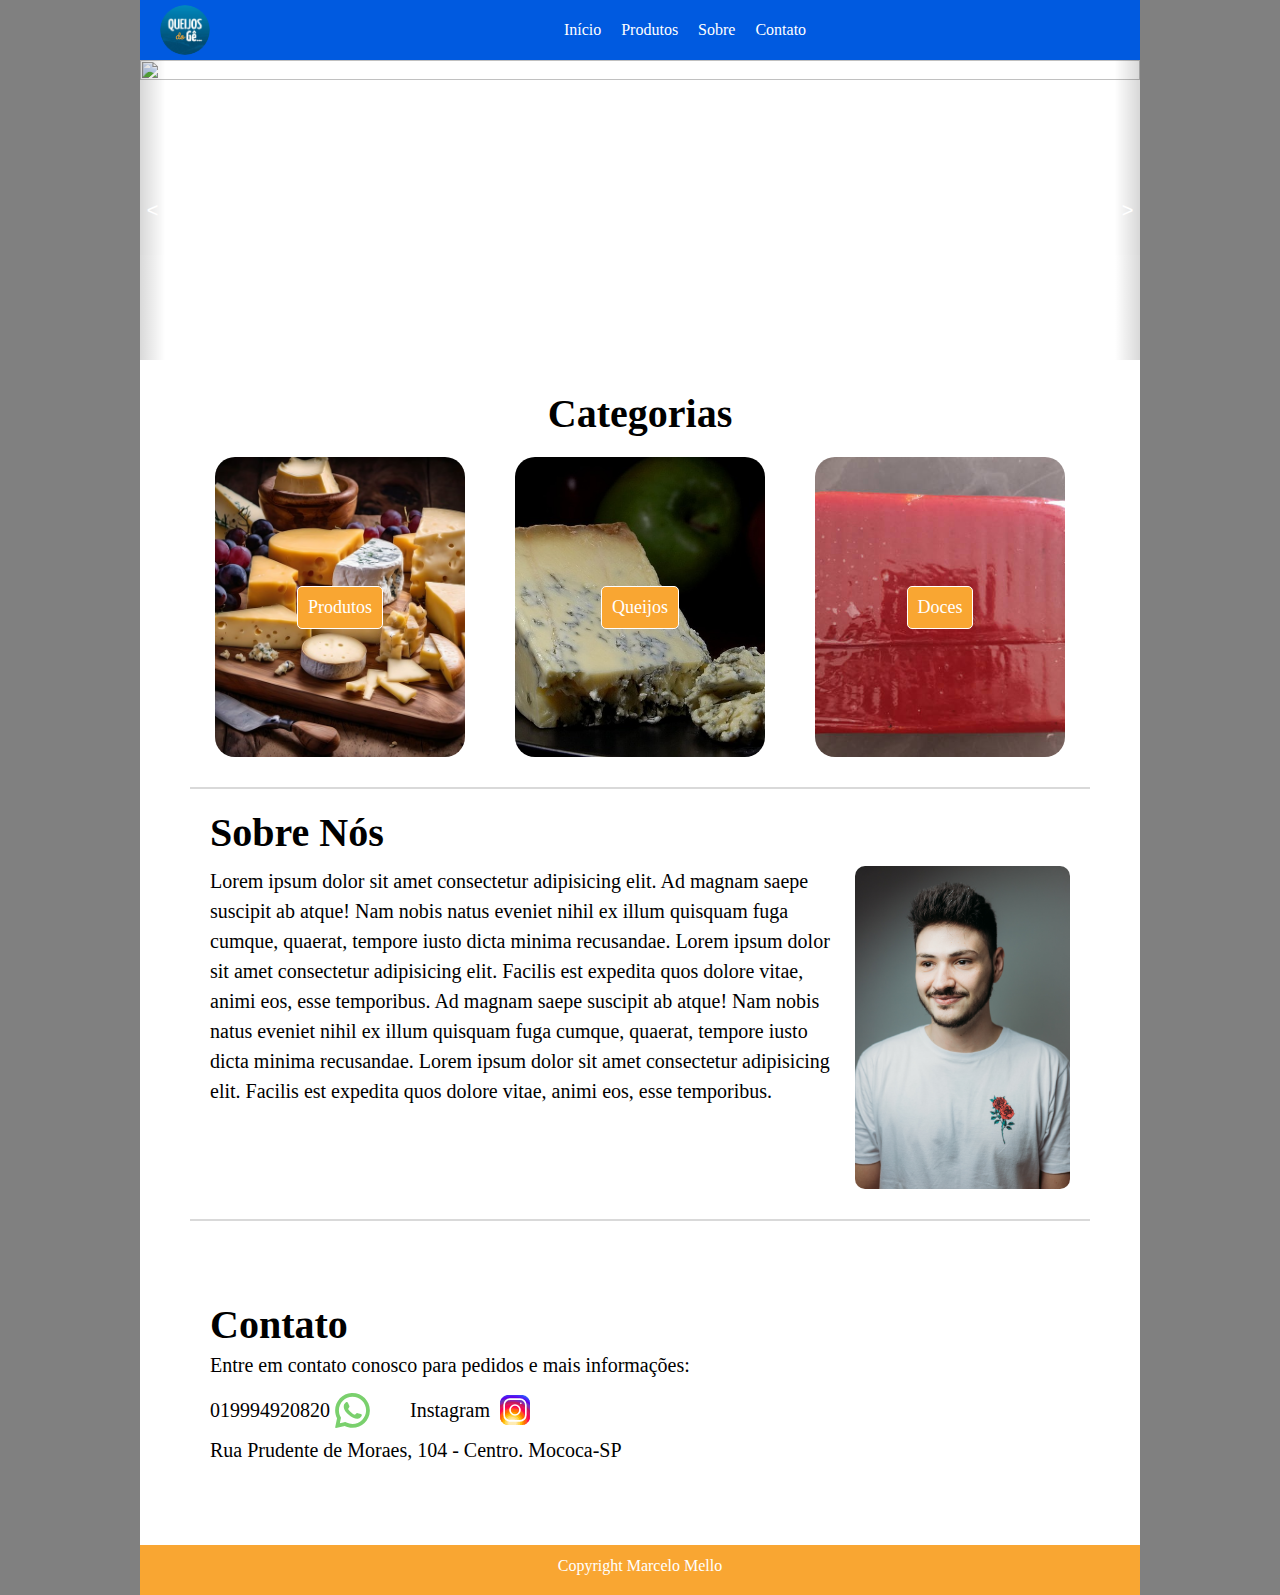
==== index.html @ 9947963b "site atualizado" ====
<!DOCTYPE html>
<html lang="pt-BR">
<head>
  <meta charset="UTF-8">
  <meta name="viewport" content="width=device-width, initial-scale=1.0">

  <link rel="stylesheet" href="style.css">
  
  <link rel="shortcut icon" type="imagex/png" href="./photos/logo-queijosdoge50.png">
  <title>Queijos do Gê</title>
</head>
<body>
  <div class="page">

    <header>
      <nav>
        <div class="nav-img">
          <img src="./images/logo-queijosdoge.png" alt="Logomarca da empresa Queijos do Gê">
        </div>
         <ul>
          <li><a href="#">Início</a></li>
          <li><a href="#">Produtos</a></li>
          <li><a href="#">Sobre</a></li>
          <li><a href="#">Contato</a></li>
         </ul>
      </nav>
    </header>


    <main>
      <div class="head-banner">

        <button class="arrow-left control" aria-label="Previous image"> < </button>
        <button class="arrow-right control" aria-label="Next image"> > </button>
        
        <div class="gallery-wrapper">
          <div class="gallery">
            <img class="item" src="https://images.unsplash.com/photo-1668104129959-33516850405e?q=80&w=1887&auto=format&fit=crop&ixlib=rb-4.0.3&ixid=M3wxMjA3fDB8MHxwaG90by1wYWdlfHx8fGVufDB8fHx8fA%3D%3D" alt="">
            <img class="item" src="https://images.unsplash.com/photo-1452195100486-9cc805987862?q=80&w=1769&auto=format&fit=crop&ixlib=rb-4.0.3&ixid=M3wxMjA3fDB8MHxwaG90by1wYWdlfHx8fGVufDB8fHx8fA%3D%3D" alt="">
            <img class="item" src="https://plus.unsplash.com/premium_photo-1700836214483-5f546a29d65f?q=80&w=1887&auto=format&fit=crop&ixlib=rb-4.0.3&ixid=M3wxMjA3fDB8MHxwaG90by1wYWdlfHx8fGVufDB8fHx8fA%3D%3D" alt="">
            <img class="item" src="https://images.unsplash.com/photo-1519411792752-25c2468cccb3?q=80&w=1774&auto=format&fit=crop&ixlib=rb-4.0.3&ixid=M3wxMjA3fDB8MHxwaG90by1wYWdlfHx8fGVufDB8fHx8fA%3D%3D" alt="">
          </div>
        </div>
      </div>

    
      <section class="categories">
        <h2>Categorias</h2>

        <div class="cards">
          <div class="cards-categories card-01">
              <a href="#">Produtos</a>
          </div>

          <div class="cards-categories card-02">
              <a href="#">Queijos</a>
          </div>

          <div class="cards-categories card-03">
              <a href="#">Doces</a>
          </div>
        </div>
      </section>

      <div class="line">

      </div>

      <section class="about">
        <h2>Sobre Nós</h2>
        <div class="about-info">
          <p>Lorem ipsum dolor sit amet consectetur adipisicing elit. Ad magnam saepe suscipit ab atque! Nam nobis natus eveniet nihil ex illum quisquam fuga cumque, quaerat, tempore iusto dicta minima recusandae. Lorem ipsum dolor sit amet consectetur adipisicing elit. Facilis est expedita quos dolore vitae, animi eos, esse temporibus. Ad magnam saepe suscipit ab atque! Nam nobis natus eveniet nihil ex illum quisquam fuga cumque, quaerat, tempore iusto dicta minima recusandae. Lorem ipsum dolor sit amet consectetur adipisicing elit. Facilis est expedita quos dolore vitae, animi eos, esse temporibus.</p>
          <img src="./images/eu4.jpg" alt="Foto do Gê">
        </div>
      </section>
    </main>

    <div class="line">

    </div>

    <section class="contato">
      <div class="items-contato">
        <div class="contato-infos">
          <h2>Contato</h2>
          <p>Entre em contato conosco para pedidos e mais informações:</p>
          <ul>
            <div class="contato-links">

              <li><a href="https://wa.me/5519994920820" target="_blank">019994920820</a> <a href="https://wa.me/5519994920820" target="_blank"><div style="display: flex;"><img id="whatsapp-logo" src="./images/whatsapp.svg" alt="Icone do whatsapp"></div> </a></li>
              <li><a href="https://www.instagram.com/queijosdoge" target="_blank">Instagram</a> <a href="https://www.instagram.com/queijosdoge" target="_blank"><div style="display: flex;"><img id="instagram-logo" src="./images/instagram.svg" alt="Icone do Instagram"></div></a></li>
            </div>
            <li><a href="https://maps.app.goo.gl/M9Fg1QYs8oAyhg3n8">Rua Prudente de Moraes, 104 - Centro. Mococa-SP</a></li>
          </ul>
        </div>
        <div class="location">
          <iframe src="https://www.google.com/maps/embed?pb=!1m18!1m12!1m3!1d928.2457102631803!2d-47.00655767153091!3d-21.469189898763176!2m3!1f0!2f0!3f0!3m2!1i1024!2i768!4f13.1!3m3!1m2!1s0x94b7b845ca59c91d%3A0x49ae99d35e4cf771!2sR.%20Prudente%20de%20Moraes%2C%20104%20-%20Centro%2C%20Mococa%20-%20SP%2C%2013730-400!5e0!3m2!1spt-BR!2sbr!4v1717449514212!5m2!1spt-BR!2sbr" class="map-location"  style="border:0;" allowfullscreen="" loading="lazy" referrerpolicy="no-referrer-when-downgrade"></iframe>
        </div>
      </div>
        
    </section>

    <footer>
      <p>Copyright Marcelo Mello</p>
    </footer>

  </div>
  
  <script src="./script.js"></script>

</body>
</html>
---- style.css ----
* {
  padding: 0;
  margin: 0;
  box-sizing: border-box;
}

:root {
  font-size: 62.5%;
}

body {
  font-size: 1.6rem;
  background-color: gray;
}

.page {
  display: flex;
  flex-direction:  column;
  max-width: 40rem;
  margin: auto;
  
  background-color: #FFFFFF;

}

nav {
  display: flex;
  background-color: rgb(0, 90, 224);
  color: #FFFFFF;
}

.nav-img img {
  display: flex;
  width: 5rem;
  height: 5rem;
  border-radius: 50%;
  margin: 5px 20px;
}

a {
  text-decoration: none;
  cursor: pointer;
  color: #FFFFFF;
}

ul {
  list-style: none;
  display: flex;
  justify-content: center; 
  gap: 2rem;
  margin: auto auto auto 2rem;

}

ul li {
  align-content: center;
  align-items: center;
}

.head-banner {
  max-height: 20rem;
  position: relative;
  margin: 0 auto;

}

.gallery-wrapper {
  overflow-x: auto;

  -ms-overflow-style: none;
  scrollbar-width: none;
}

.gallery-wrapper::-webkit-scrollbar {
  display: none;
}

.gallery {
  display: flex;
  flex-flow: nowrap;
  gap: 1.5rem
}

.gallery img {
  width: 100%;
  max-height: 20rem;
}

.arrow-left, .arrow-right {
  position: absolute;
  top: 0;
  bottom: 0;
  left: 0;
  right: auto;
  width: 2.5rem;
  font-size: 2rem;
  line-height: 20rem;
  text-align: center;
  color: #FFFFFF;
  cursor: pointer;
  border: none;
  background: linear-gradient(to left, transparent 0%, black 200%);
  opacity: 0.3;
  transition: all 400ms ease-in-out;
}

.arrow-right {
  position: absolute;

  left: auto;
  right: 0;

  background: linear-gradient(to right, transparent 0%, black 200%);

}

.arrow-left:hover, 
.arrow-right:hover {
  opacity: 1;
}

.item {
  width: 100%;
  aspect-ratio: 16/9;
  object-fit: cover;

  flex-shrink: 0;
}

main {
  overflow-y: scroll;
}

.categories {
  display: flex;
  flex-direction: column;
  align-items: center;
}

.categories h2 {
  margin-top: 3rem;
}

.cards {
  display: flex;
  gap: 2rem;
  margin-top: 2rem;
}

.cards-categories {
  display: flex;
  flex-direction: column;
  justify-content: center;
  align-items: center;

  width: 10rem;
  height: 10rem;

  border: 0;
  border-radius: 2rem;

  background-color: grey;
}


.cards-categories button {

}

.cards-categories a {
  text-decoration: none;
  cursor: pointer;

  background-color: #F9A632;
  color: #FFFFFF;
  border: 1px solid #FFFFFF;
  padding: 2px;
  border-radius: 5px;
}

.cards-categories button:hover, .cards-categories a:hover {
  background-color: hsla(216, 100%, 46%, 0.94);
  color: #ffffff;
  border-radius: 5px;
}

.card-01 {
  background-image: url("./images/ai-generated-8215781_640.jpg");
  background-repeat: no-repeat; 
  background-size: cover;
  background-position: center;
  width: 10rem;
  background-color: rgba(0, 0, 0, 0.5);
}

.card-02 {
  background-image: url("./images/stilton-blue-cheese-3491_640.jpg");
  background-repeat: no-repeat; 
  background-size: cover;
  background-position: center;
  width: 10rem;
}

.card-03 {
  background-image: url("./images/goiabada-normal.jpg");
  background-repeat: no-repeat; 
  background-size: cover;
  background-position: center;
  width: 10rem;
}

.line {
  height: 0;
  width: 35rem;

  border: 1px solid #D9D9D9;

  padding: 0 2.5rem;

  margin: 3rem auto 0;
}

.about {
  margin: 2rem auto 0;
  padding: 0 2.5rem;
}

.about-info {
  display: flex;
  gap: 1rem;
  margin-top: 1rem;
}

.about-info > p {
  width: 75%;
}

.about-info > img {
  width: 25%;
  border: none;

  border-radius: 10px;
}

.contato {
  margin-top: 2rem;
  padding: 0 2.5rem;
}

.contato ul {
  display: flex;
  flex-direction: column;
  gap: 0;
  margin: 0;

  margin-top: 5px;
}

.contato ul li {
  display: flex;
  align-items: center;
}

.contato ul li a {
  color: black;
  text-decoration: none;
  cursor: pointer;
  border: 0;
}

.contato ul li {
  gap: 5px;
}

#whatsapp-logo {
  width: 2.5rem;
  height: 2.5rem;
}

#instagram-logo {
  width: 3rem;
  height: 3rem;
}

.location {
  margin: 2rem 0;
}

.map-location {
  width: 35rem;
  height: 25rem;
}

footer {
  height: 50px;
  background: #F9A632;
  color: #FFFFFF;
  text-align: center;
  align-items: center;
}

footer p {
  margin: 12.5px auto;
}

@media (min-width: 1120px) {
  .page {
    max-width: 100rem;
  }

  nav ul {
    margin: 0 auto;
  }

  .head-banner {
    max-height: 40rem;
  }
  .gallery img {
    max-height: 30rem;
  }

  h2 {
    font-size: 4rem;
  }

  .cards {
    gap: 5rem;
  }

  .cards-categories {
    width: 25rem;
    height: 30rem;
  }

  .line {
    width: 90rem;
  }

  .cards-categories button {
    padding: 1.5rem;
    font-size: 2rem; 
  }

  .cards-categories a {
    padding: 1rem;
    margin: auto;
    border: 1px solid #FFF;
    border-radius: 5px;
    background: #F9A632;
    font-size: 1.8rem;
  }

  .about {
    padding: 0 7rem;
  }

  .about p {
    font-size: 2rem;
    line-height: 3rem;
  }

  .contato {
    padding: 0 7rem;
  }

  .items-contato {
    display: flex;
    justify-content: space-between; 
    margin-bottom: 1rem;
  }

  .contato-infos {
    font-size: 2rem;
    line-height: 4rem;
    align-content: center;
  }

  .contatos-infos ul li {
    text-align: center;
  }

  #whatsapp-logo {
    width: 35px;
    height: 35px;
  }

  #instagram-logo {
    width: 4rem;
    height: 4rem;
  }

  .contato-links {
    display: flex; 
    flex-direction: row; 
    gap: 4rem;
  }

}
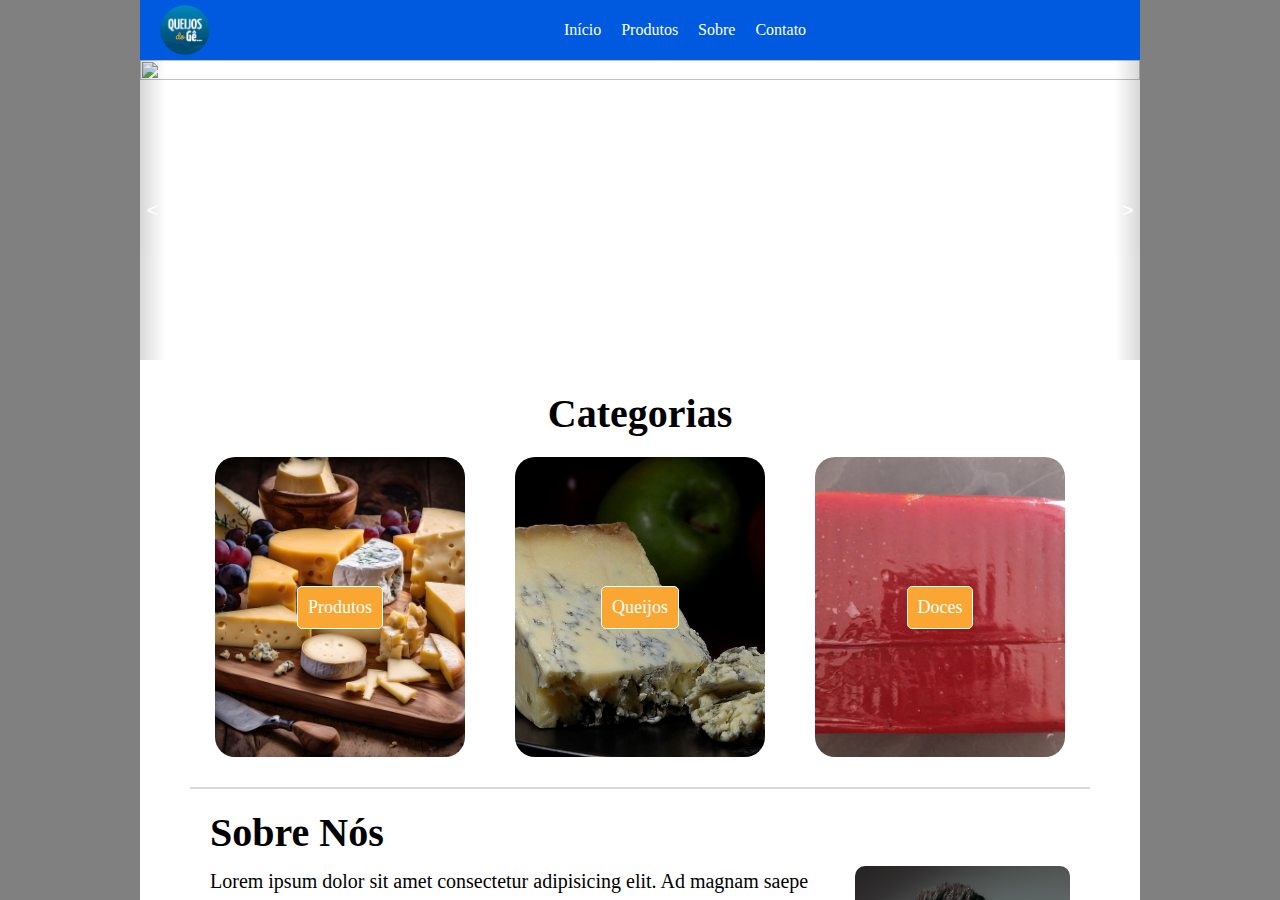
==== commit 8eaec293: "Atualizado projeto novamente" ====
--- a/index.html
+++ b/index.html
@@ -1,14 +1,16 @@
 <!DOCTYPE html>
 <html lang="pt-BR">
+
 <head>
   <meta charset="UTF-8">
   <meta name="viewport" content="width=device-width, initial-scale=1.0">
 
   <link rel="stylesheet" href="style.css">
-  
+
   <link rel="shortcut icon" type="imagex/png" href="./photos/logo-queijosdoge50.png">
   <title>Queijos do Gê</title>
 </head>
+
 <body>
   <div class="page">
 
@@ -17,12 +19,12 @@
         <div class="nav-img">
           <img src="./images/logo-queijosdoge.png" alt="Logomarca da empresa Queijos do Gê">
         </div>
-         <ul>
+        <ul>
           <li><a href="#">Início</a></li>
           <li><a href="#">Produtos</a></li>
           <li><a href="#">Sobre</a></li>
           <li><a href="#">Contato</a></li>
-         </ul>
+        </ul>
       </nav>
     </header>
 
@@ -30,34 +32,43 @@
     <main>
       <div class="head-banner">
 
-        <button class="arrow-left control" aria-label="Previous image"> < </button>
-        <button class="arrow-right control" aria-label="Next image"> > </button>
-        
-        <div class="gallery-wrapper">
-          <div class="gallery">
-            <img class="item" src="https://images.unsplash.com/photo-1668104129959-33516850405e?q=80&w=1887&auto=format&fit=crop&ixlib=rb-4.0.3&ixid=M3wxMjA3fDB8MHxwaG90by1wYWdlfHx8fGVufDB8fHx8fA%3D%3D" alt="">
-            <img class="item" src="https://images.unsplash.com/photo-1452195100486-9cc805987862?q=80&w=1769&auto=format&fit=crop&ixlib=rb-4.0.3&ixid=M3wxMjA3fDB8MHxwaG90by1wYWdlfHx8fGVufDB8fHx8fA%3D%3D" alt="">
-            <img class="item" src="https://plus.unsplash.com/premium_photo-1700836214483-5f546a29d65f?q=80&w=1887&auto=format&fit=crop&ixlib=rb-4.0.3&ixid=M3wxMjA3fDB8MHxwaG90by1wYWdlfHx8fGVufDB8fHx8fA%3D%3D" alt="">
-            <img class="item" src="https://images.unsplash.com/photo-1519411792752-25c2468cccb3?q=80&w=1774&auto=format&fit=crop&ixlib=rb-4.0.3&ixid=M3wxMjA3fDB8MHxwaG90by1wYWdlfHx8fGVufDB8fHx8fA%3D%3D" alt="">
-          </div>
-        </div>
+        <button class="arrow-left control" aria-label="Previous image">
+          < </button>
+            <button class="arrow-right control" aria-label="Next image"> > </button>
+
+            <div class="gallery-wrapper">
+              <div class="gallery">
+                <img class="item"
+                  src="https://images.unsplash.com/photo-1668104129959-33516850405e?q=80&w=1887&auto=format&fit=crop&ixlib=rb-4.0.3&ixid=M3wxMjA3fDB8MHxwaG90by1wYWdlfHx8fGVufDB8fHx8fA%3D%3D"
+                  alt="">
+                <img class="item"
+                  src="https://images.unsplash.com/photo-1452195100486-9cc805987862?q=80&w=1769&auto=format&fit=crop&ixlib=rb-4.0.3&ixid=M3wxMjA3fDB8MHxwaG90by1wYWdlfHx8fGVufDB8fHx8fA%3D%3D"
+                  alt="">
+                <img class="item"
+                  src="https://plus.unsplash.com/premium_photo-1700836214483-5f546a29d65f?q=80&w=1887&auto=format&fit=crop&ixlib=rb-4.0.3&ixid=M3wxMjA3fDB8MHxwaG90by1wYWdlfHx8fGVufDB8fHx8fA%3D%3D"
+                  alt="">
+                <img class="item"
+                  src="https://images.unsplash.com/photo-1519411792752-25c2468cccb3?q=80&w=1774&auto=format&fit=crop&ixlib=rb-4.0.3&ixid=M3wxMjA3fDB8MHxwaG90by1wYWdlfHx8fGVufDB8fHx8fA%3D%3D"
+                  alt="">
+              </div>
+            </div>
       </div>
 
-    
+
       <section class="categories">
         <h2>Categorias</h2>
 
         <div class="cards">
           <div class="cards-categories card-01">
-              <a href="#">Produtos</a>
+            <a href="#">Produtos</a>
           </div>
 
           <div class="cards-categories card-02">
-              <a href="#">Queijos</a>
+            <a href="#">Queijos</a>
           </div>
 
           <div class="cards-categories card-03">
-              <a href="#">Doces</a>
+            <a href="#">Doces</a>
           </div>
         </div>
       </section>
@@ -69,44 +80,64 @@
       <section class="about">
         <h2>Sobre Nós</h2>
         <div class="about-info">
-          <p>Lorem ipsum dolor sit amet consectetur adipisicing elit. Ad magnam saepe suscipit ab atque! Nam nobis natus eveniet nihil ex illum quisquam fuga cumque, quaerat, tempore iusto dicta minima recusandae. Lorem ipsum dolor sit amet consectetur adipisicing elit. Facilis est expedita quos dolore vitae, animi eos, esse temporibus. Ad magnam saepe suscipit ab atque! Nam nobis natus eveniet nihil ex illum quisquam fuga cumque, quaerat, tempore iusto dicta minima recusandae. Lorem ipsum dolor sit amet consectetur adipisicing elit. Facilis est expedita quos dolore vitae, animi eos, esse temporibus.</p>
+          <p>Lorem ipsum dolor sit amet consectetur adipisicing elit. Ad magnam saepe suscipit ab atque! Nam nobis natus
+            eveniet nihil ex illum quisquam fuga cumque, quaerat, tempore iusto dicta minima recusandae. Lorem ipsum
+            dolor sit amet consectetur adipisicing elit. Facilis est expedita quos dolore vitae, animi eos, esse
+            temporibus. Ad magnam saepe suscipit ab atque! Nam nobis natus eveniet nihil ex illum quisquam fuga cumque,
+            quaerat, tempore iusto dicta minima recusandae. Lorem ipsum dolor sit amet consectetur adipisicing elit.
+            Facilis est expedita quos dolore vitae, animi eos, esse temporibus.</p>
           <img src="./images/eu4.jpg" alt="Foto do Gê">
         </div>
       </section>
+
+
+      <div class="line">
+
+      </div>
+
+      <section class="contato">
+        <div class="items-contato">
+          <div class="contato-infos">
+            <h2>Contato</h2>
+            <p>Entre em contato conosco para pedidos e mais informações:</p>
+            <ul>
+              <div class="contato-links">
+
+                <li><a href="https://wa.me/5519994920820" target="_blank">019994920820</a> <a
+                    href="https://wa.me/5519994920820" target="_blank">
+                    <div style="display: flex;"><img id="whatsapp-logo" src="./images/whatsapp.svg"
+                        alt="Icone do whatsapp"></div>
+                  </a></li>
+                <li><a href="https://www.instagram.com/queijosdoge" target="_blank">Instagram</a> <a
+                    href="https://www.instagram.com/queijosdoge" target="_blank">
+                    <div style="display: flex;"><img id="instagram-logo" src="./images/instagram.svg"
+                        alt="Icone do Instagram"></div>
+                  </a></li>
+              </div>
+              <li><a href="https://maps.app.goo.gl/M9Fg1QYs8oAyhg3n8">Rua Prudente de Moraes, 104 - Centro.
+                  Mococa-SP</a></li>
+            </ul>
+          </div>
+          <div class="location">
+            <iframe
+              src="https://www.google.com/maps/embed?pb=!1m18!1m12!1m3!1d928.2457102631803!2d-47.00655767153091!3d-21.469189898763176!2m3!1f0!2f0!3f0!3m2!1i1024!2i768!4f13.1!3m3!1m2!1s0x94b7b845ca59c91d%3A0x49ae99d35e4cf771!2sR.%20Prudente%20de%20Moraes%2C%20104%20-%20Centro%2C%20Mococa%20-%20SP%2C%2013730-400!5e0!3m2!1spt-BR!2sbr!4v1717449514212!5m2!1spt-BR!2sbr"
+              class="map-location" style="border:0;" allowfullscreen="" loading="lazy"
+              referrerpolicy="no-referrer-when-downgrade"></iframe>
+          </div>
+        </div>
+
+      </section>
+
+      <div class="footer">
+        <p>Copyright Marcelo Mello</p>
+      </div>
+
     </main>
 
-    <div class="line">
+  </div>
 
-    </div>
-
-    <section class="contato">
-      <div class="items-contato">
-        <div class="contato-infos">
-          <h2>Contato</h2>
-          <p>Entre em contato conosco para pedidos e mais informações:</p>
-          <ul>
-            <div class="contato-links">
-
-              <li><a href="https://wa.me/5519994920820" target="_blank">019994920820</a> <a href="https://wa.me/5519994920820" target="_blank"><div style="display: flex;"><img id="whatsapp-logo" src="./images/whatsapp.svg" alt="Icone do whatsapp"></div> </a></li>
-              <li><a href="https://www.instagram.com/queijosdoge" target="_blank">Instagram</a> <a href="https://www.instagram.com/queijosdoge" target="_blank"><div style="display: flex;"><img id="instagram-logo" src="./images/instagram.svg" alt="Icone do Instagram"></div></a></li>
-            </div>
-            <li><a href="https://maps.app.goo.gl/M9Fg1QYs8oAyhg3n8">Rua Prudente de Moraes, 104 - Centro. Mococa-SP</a></li>
-          </ul>
-        </div>
-        <div class="location">
-          <iframe src="https://www.google.com/maps/embed?pb=!1m18!1m12!1m3!1d928.2457102631803!2d-47.00655767153091!3d-21.469189898763176!2m3!1f0!2f0!3f0!3m2!1i1024!2i768!4f13.1!3m3!1m2!1s0x94b7b845ca59c91d%3A0x49ae99d35e4cf771!2sR.%20Prudente%20de%20Moraes%2C%20104%20-%20Centro%2C%20Mococa%20-%20SP%2C%2013730-400!5e0!3m2!1spt-BR!2sbr!4v1717449514212!5m2!1spt-BR!2sbr" class="map-location"  style="border:0;" allowfullscreen="" loading="lazy" referrerpolicy="no-referrer-when-downgrade"></iframe>
-        </div>
-      </div>
-        
-    </section>
-
-    <footer>
-      <p>Copyright Marcelo Mello</p>
-    </footer>
-
-  </div>
-  
   <script src="./script.js"></script>
 
 </body>
+
 </html>--- a/style.css
+++ b/style.css
@@ -17,6 +17,7 @@
   display: flex;
   flex-direction:  column;
   max-width: 40rem;
+  height: 100vh;
   margin: auto;
   
   background-color: #FFFFFF;
@@ -131,6 +132,7 @@
   overflow-y: scroll;
 }
 
+
 .categories {
   display: flex;
   flex-direction: column;
@@ -160,11 +162,6 @@
   border-radius: 2rem;
 
   background-color: grey;
-}
-
-
-.cards-categories button {
-
 }
 
 .cards-categories a {
@@ -291,15 +288,17 @@
   height: 25rem;
 }
 
-footer {
+.footer {
+  display: flex;
   height: 50px;
   background: #F9A632;
   color: #FFFFFF;
   text-align: center;
   align-items: center;
-}
-
-footer p {
+  margin-top: 1em;
+}
+
+.footer p {
   margin: 12.5px auto;
 }
 
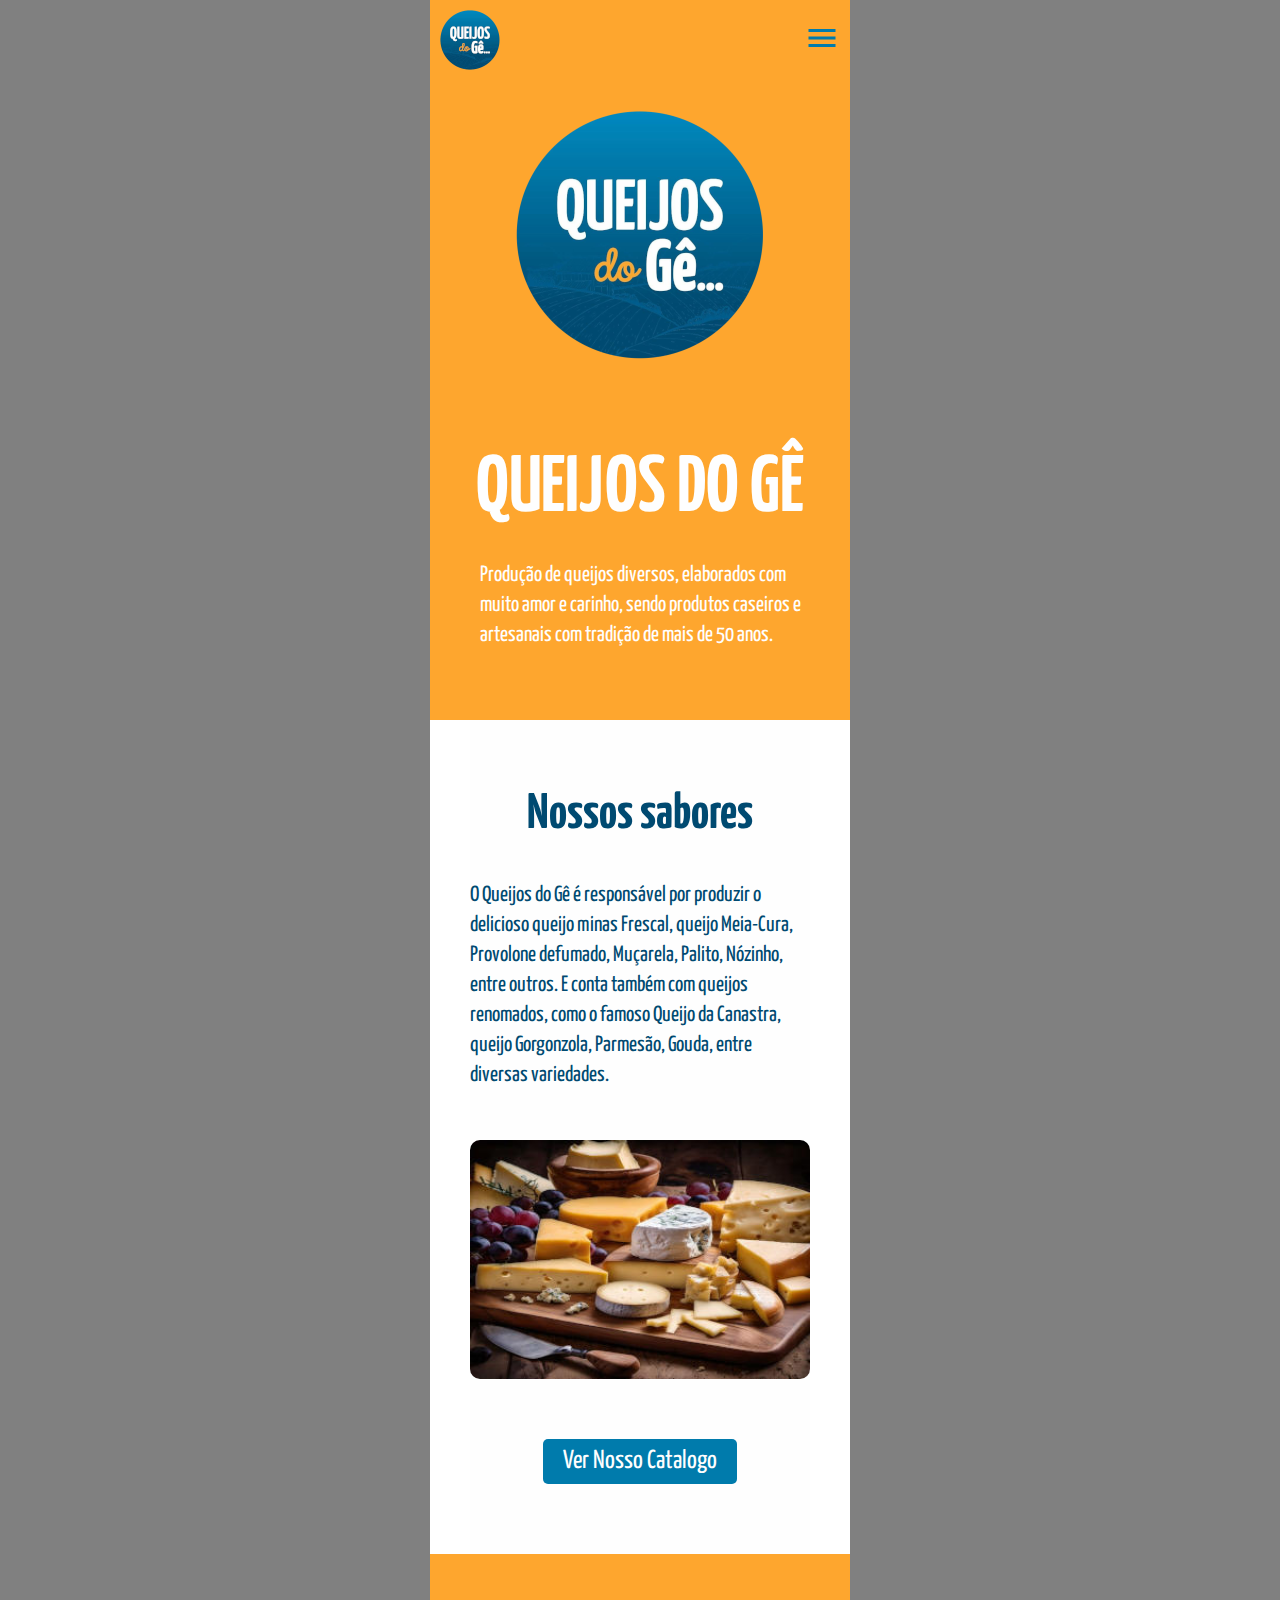
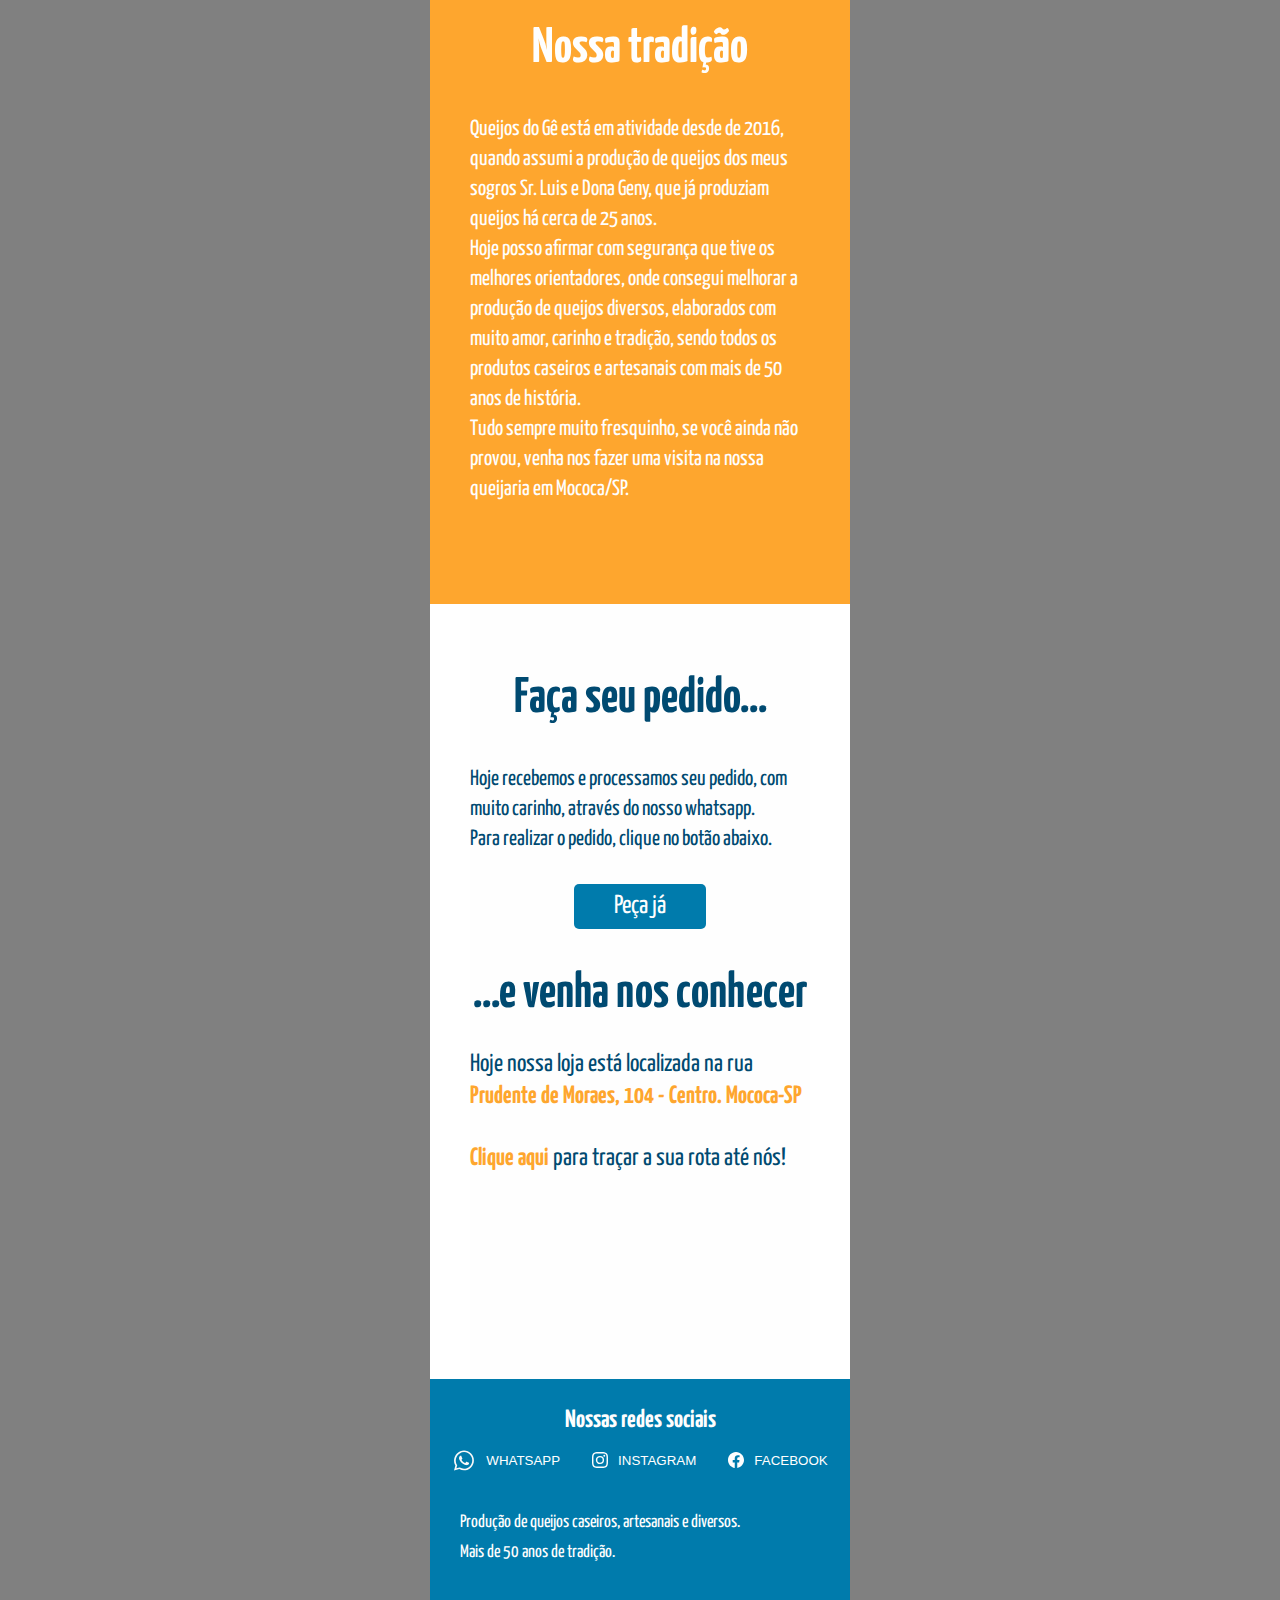
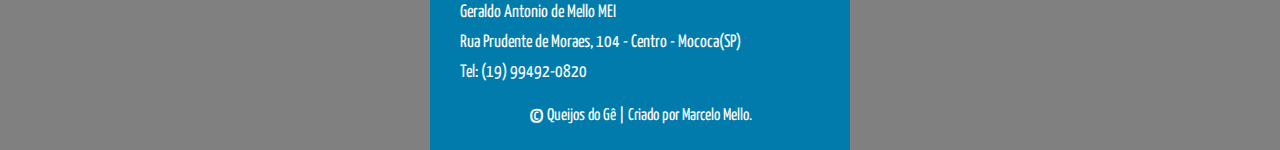
==== commit add984bc: "Add files via upload" ====
--- a/index.html
+++ b/index.html
@@ -1,142 +1,197 @@
 <!DOCTYPE html>
-<html lang="pt-BR">
+<html lang="pt-br">
 
 <head>
-  <meta charset="UTF-8">
-  <meta name="viewport" content="width=device-width, initial-scale=1.0">
+    <meta charset="UTF-8">
+    <meta name="viewport" content="width=device-width, initial-scale=1.0">
+    <link rel="preconnect" href="https://fonts.googleapis.com">
+    <link rel="preconnect" href="https://fonts.gstatic.com" crossorigin>
+    <link href="https://fonts.googleapis.com/css2?family=Clicker+Script&family=Yanone+Kaffeesatz:wght@200..700&display=swap" rel="stylesheet">
+    <link rel="stylesheet" href="style.css">
 
-  <link rel="stylesheet" href="style.css">
-
-  <link rel="shortcut icon" type="imagex/png" href="./photos/logo-queijosdoge50.png">
-  <title>Queijos do Gê</title>
+    <title>Queijos do Gê</title>
 </head>
 
 <body>
-  <div class="page">
 
-    <header>
-      <nav>
-        <div class="nav-img">
-          <img src="./images/logo-queijosdoge.png" alt="Logomarca da empresa Queijos do Gê">
-        </div>
-        <ul>
-          <li><a href="#">Início</a></li>
-          <li><a href="#">Produtos</a></li>
-          <li><a href="#">Sobre</a></li>
-          <li><a href="#">Contato</a></li>
-        </ul>
-      </nav>
-    </header>
+    <div class="page">
 
+        <header>
+            <nav>
+                <div class="navbar-menu">
+                    <div class="logo-header">
+                        <a class="nav-link" href="#top"><img src="./images/logo-queijos-do-ge-60.png" alt="Logo da empresa"></a>
+                    </div>
 
-    <main>
-      <div class="head-banner">
+                    <div class="mobile-icon-menu">
+                        <div class="icon-menu">
+                            <button onclick="menuShow()"><img class="icon" src="./images/menu_white_36dp.svg" alt=""></button>
+                        </div>
+                    </div>
 
-        <button class="arrow-left control" aria-label="Previous image">
-          < </button>
-            <button class="arrow-right control" aria-label="Next image"> > </button>
+                    <div class="desk-menu">
+                        <ul>
+                            <li class="nav-item"><a class="nav-link" href="#">Inicios</a></li>
+                            <li class="nav-item"><a class="nav-link" href="#">Produtos</a></li>
+                            <li class="nav-item"><a class="nav-link" href="#">Quem somos</a></li>
+                            <li class="nav-item"><a class="nav-link" href="#">Contato</a></li>
+                        </ul>
+                        
+                    </div>
+                </div>
+            </nav>
 
-            <div class="gallery-wrapper">
-              <div class="gallery">
-                <img class="item"
-                  src="https://images.unsplash.com/photo-1668104129959-33516850405e?q=80&w=1887&auto=format&fit=crop&ixlib=rb-4.0.3&ixid=M3wxMjA3fDB8MHxwaG90by1wYWdlfHx8fGVufDB8fHx8fA%3D%3D"
-                  alt="">
-                <img class="item"
-                  src="https://images.unsplash.com/photo-1452195100486-9cc805987862?q=80&w=1769&auto=format&fit=crop&ixlib=rb-4.0.3&ixid=M3wxMjA3fDB8MHxwaG90by1wYWdlfHx8fGVufDB8fHx8fA%3D%3D"
-                  alt="">
-                <img class="item"
-                  src="https://plus.unsplash.com/premium_photo-1700836214483-5f546a29d65f?q=80&w=1887&auto=format&fit=crop&ixlib=rb-4.0.3&ixid=M3wxMjA3fDB8MHxwaG90by1wYWdlfHx8fGVufDB8fHx8fA%3D%3D"
-                  alt="">
-                <img class="item"
-                  src="https://images.unsplash.com/photo-1519411792752-25c2468cccb3?q=80&w=1774&auto=format&fit=crop&ixlib=rb-4.0.3&ixid=M3wxMjA3fDB8MHxwaG90by1wYWdlfHx8fGVufDB8fHx8fA%3D%3D"
-                  alt="">
-              </div>
+            <div class="mobile-menu">
+                <div class="mobile-icon-menu">
+                    <div class="icon-menu-close">
+                        <button onclick="menuShow()"><img class="icon-close" src="./images/close_white_36dp-white.svg" alt=""></button>
+                    </div>
+                </div>
+                <ul>
+                    <li class="nav-item"><a class="nav-link" href="#top">Inicios</a></li>
+                    <li class="nav-item"><a class="nav-link" href="#produtos">Produtos</a></li>
+                    <li class="nav-item"><a class="nav-link" href="#historia">Quem somos</a></li>
+                    <li class="nav-item"><a class="nav-link" href="#contato">Contato</a></li>
+                    <li class="nav-item"><a class="nav-link" href="#social">Redes Sociais</a></li>
+                </ul>
+                
             </div>
-      </div>
 
+            <div class="fecha-menu" onclick="fechaMenu()"></div>
 
-      <section class="categories">
-        <h2>Categorias</h2>
+        </header>
 
-        <div class="cards">
-          <div class="cards-categories card-01">
-            <a href="#">Produtos</a>
-          </div>
+        <main>
+            <div class="informacoes-01">
+                <div class="logo-main">
+                    <img src="./images/logo-queijos-do-ge-250.png" alt="Logo Queijos do Ge">
+                </div>
+                
+                <div class="infos-main">
+                    <h1>QUEIJOS DO GÊ</h1>
+                    
+                    <p>
+                        Produção de queijos diversos, elaborados com <br> muito amor e 
+                        carinho, sendo produtos caseiros e <br>artesanais com tradição de 
+                        mais de 50 anos. 
+                    </p>
+                </div>
+            </div>
 
-          <div class="cards-categories card-02">
-            <a href="#">Queijos</a>
-          </div>
+            <section class="informacoes-prod" id="produtos">
+                <div class="infos-prod">
+                    <h2>Nossos sabores</h2>
+                    <p>
+                        O Queijos do Gê é responsável por produzir o delicioso queijo minas Frescal, 
+                        queijo Meia-Cura, Provolone defumado, Muçarela, Palito, Nózinho, entre outros.
+                        E conta também com queijos renomados, como o famoso Queijo da Canastra, 
+                        queijo Gorgonzola, Parmesão, Gouda, entre diversas variedades.
+                    </p>
+                    <div class="prod-img-banner">
+                        <img id="img-banner-produtos" src="./images/produtos.jpg" alt="Produtos do Queijos do Ge">
+                    </div>
 
-          <div class="cards-categories card-03">
-            <a href="#">Doces</a>
-          </div>
-        </div>
-      </section>
+                    <div class="infos-prod-button">
+                        <a href="#"><button type="button">Ver Nosso Catalogo</button> </a>
+                    </div>
+                </div>
+            </section>
 
-      <div class="line">
+            <section class="informacoes-historia" id="historia">
+                <div class="infos-historia">
+                    <h2>
+                        Nossa tradição
+                    </h2>
+                    <p>
+                        Queijos do Gê está em atividade desde de 2016, quando assumi a produção de queijos dos meus sogros Sr. Luis e Dona Geny, que já produziam queijos há cerca de 25 anos. <br>
+                        Hoje posso afirmar com segurança que tive os melhores orientadores, onde consegui melhorar a produção de queijos diversos, elaborados com muito amor, carinho e tradição, sendo todos os produtos caseiros e artesanais com mais de 50 anos de história. <br>
+                        Tudo sempre muito fresquinho, se você ainda não provou, venha nos fazer uma visita na nossa queijaria em Mococa/SP.
+                    </p>
+                </div>
+            </section>
 
-      </div>
+            <section class="pedidos" id="contato">
+                <div class="infos-pedidos">
+                    <h2>
+                        Faça seu pedido...
+                    </h2>
+                    <p>
+                        Hoje recebemos e processamos seu pedido, com muito carinho, através do nosso whatsapp. <br>
+                        Para realizar o pedido, clique no botão abaixo.
+                    </p>
 
-      <section class="about">
-        <h2>Sobre Nós</h2>
-        <div class="about-info">
-          <p>Lorem ipsum dolor sit amet consectetur adipisicing elit. Ad magnam saepe suscipit ab atque! Nam nobis natus
-            eveniet nihil ex illum quisquam fuga cumque, quaerat, tempore iusto dicta minima recusandae. Lorem ipsum
-            dolor sit amet consectetur adipisicing elit. Facilis est expedita quos dolore vitae, animi eos, esse
-            temporibus. Ad magnam saepe suscipit ab atque! Nam nobis natus eveniet nihil ex illum quisquam fuga cumque,
-            quaerat, tempore iusto dicta minima recusandae. Lorem ipsum dolor sit amet consectetur adipisicing elit.
-            Facilis est expedita quos dolore vitae, animi eos, esse temporibus.</p>
-          <img src="./images/eu4.jpg" alt="Foto do Gê">
-        </div>
-      </section>
+                    <div class="infos-pedidos-button">
+                        <a href="https://wa.me/5519994920820?text=Olá,%20estou%20entrando%20em%20contato%20através%20do%20seu%20site!" target="_blank"><button>Peça já</button></a>
+                    </div>
 
+                </div>
+            </section>
 
-      <div class="line">
+            <section class="localizacao">
+                <div class="infos-localizacao">
+                    <h2>
+                        ...e venha nos conhecer
+                    </h2>
+                    <p>
+                        Hoje nossa loja está localizada na rua <br> 
+                        <span>Prudente de Moraes, 104 - Centro. Mococa-SP</span>                        
+                    </p>
 
-      </div>
+                    <a href="https://maps.app.goo.gl/M9Fg1QYs8oAyhg3n8" target="_blank"><span>Clique aqui </span> &nbsp;para traçar a sua rota até nós!</a>
 
-      <section class="contato">
-        <div class="items-contato">
-          <div class="contato-infos">
-            <h2>Contato</h2>
-            <p>Entre em contato conosco para pedidos e mais informações:</p>
-            <ul>
-              <div class="contato-links">
+                    <div class="location-maps">
+                            <iframe
+                                src="https://www.google.com/maps/embed?pb=!1m18!1m12!1m3!1d928.2457102631803!2d-47.00655767153091!3d-21.469189898763176!2m3!1f0!2f0!3f0!3m2!1i1024!2i768!4f13.1!3m3!1m2!1s0x94b7b845ca59c91d%3A0x49ae99d35e4cf771!2sR.%20Prudente%20de%20Moraes%2C%20104%20-%20Centro%2C%20Mococa%20-%20SP%2C%2013730-400!5e0!3m2!1spt-BR!2sbr!4v1717449514212!5m2!1spt-BR!2sbr"
+                                class="map-location" style="border:0; width: 330px;" allowfullscreen="" loading="lazy"
+                                referrerpolicy="no-referrer-when-downgrade"></iframe>
+                    </div>
+                </div>
+            </section>
 
-                <li><a href="https://wa.me/5519994920820" target="_blank">019994920820</a> <a
-                    href="https://wa.me/5519994920820" target="_blank">
-                    <div style="display: flex;"><img id="whatsapp-logo" src="./images/whatsapp.svg"
-                        alt="Icone do whatsapp"></div>
-                  </a></li>
-                <li><a href="https://www.instagram.com/queijosdoge" target="_blank">Instagram</a> <a
-                    href="https://www.instagram.com/queijosdoge" target="_blank">
-                    <div style="display: flex;"><img id="instagram-logo" src="./images/instagram.svg"
-                        alt="Icone do Instagram"></div>
-                  </a></li>
-              </div>
-              <li><a href="https://maps.app.goo.gl/M9Fg1QYs8oAyhg3n8">Rua Prudente de Moraes, 104 - Centro.
-                  Mococa-SP</a></li>
-            </ul>
-          </div>
-          <div class="location">
-            <iframe
-              src="https://www.google.com/maps/embed?pb=!1m18!1m12!1m3!1d928.2457102631803!2d-47.00655767153091!3d-21.469189898763176!2m3!1f0!2f0!3f0!3m2!1i1024!2i768!4f13.1!3m3!1m2!1s0x94b7b845ca59c91d%3A0x49ae99d35e4cf771!2sR.%20Prudente%20de%20Moraes%2C%20104%20-%20Centro%2C%20Mococa%20-%20SP%2C%2013730-400!5e0!3m2!1spt-BR!2sbr!4v1717449514212!5m2!1spt-BR!2sbr"
-              class="map-location" style="border:0;" allowfullscreen="" loading="lazy"
-              referrerpolicy="no-referrer-when-downgrade"></iframe>
-          </div>
-        </div>
+        </main>
 
-      </section>
+        <footer>
+            <h3>Nossas redes sociais</h3>
+            <section class="infos-social-midia">
+                <div class="btn-whats">
+                    <a href="https://wa.me/5519994920820?text=Olá,%20estou%20entrando%20em%20contato%20através%20do%20seu%20site!" target="_blank">
+                        <button>
+                            <img src="./images/whats.svg" alt="Icone do whatsapp"> Whatsapp
+                        </button>
+                    </a>
+                </div> 
+                <div class="btn-insta">
+                    <a href="https://www.instagram.com/queijosdoge" target="_blank">
+                        <button>
+                            <img src="./images/instagram.svg" alt="Icone do Instagram"> Instagram
+                        </button>
+                    </a>
+                </div>
+                <div class="btn-face">
+                    <a href="https://www.facebook.com/queijosduge" target="_blank">
+                        <button>
+                            <img src="./images/facebook.svg" alt="Icone do Facebook"> Facebook
+                        </button>
+                    </a>
+                </div>
+            </section>
+            <div class="infos-footer" id="social">
+                <p>Produção de queijos caseiros, artesanais e diversos. <br>Mais de 50 anos de tradição. <br><br></p>
+                <p>
+                    Geraldo Antonio de Mello MEI<br>
+                    <a href="https://maps.app.goo.gl/M9Fg1QYs8oAyhg3n8">Rua Prudente de Moraes, 104 - Centro - Mococa(SP)</a><br>
+                    <a href="https://wa.me/5519994920820?text=Olá,%20estou%20entrando%20em%20contato%20através%20do%20seu%20site!" target="_blank">Tel: (19) 99492-0820</a>
+                </p>
+            </div>
 
-      <div class="footer">
-        <p>Copyright Marcelo Mello</p>
-      </div>
+            <div class="footer-copyright">
+                <p><span>©</span> Queijos do Gê | Criado por Marcelo Mello.</p>
+            </div>
+        </footer>
 
-    </main>
+    </div>
 
-  </div>
-
-  <script src="./script.js"></script>
+    <script src="scripts.js"></script>
 
 </body>
 
--- a/style.css
+++ b/style.css
@@ -1,397 +1,470 @@
-* {
-  padding: 0;
-  margin: 0;
-  box-sizing: border-box;
+* { 
+    padding: 0;
+    margin: 0;
+    box-sizing: border-box;
 }
 
 :root {
-  font-size: 62.5%;
+    font-size: 62.5%;
+    --color-azul_claro: #007BAC;
+    --color-azul_escuro: #004A71;
+    --color-branco: #FEFEFE;
+    --color-amarelo: #FEA62E;
+
+    -ms-overflow-style: none;  /* Internet Explorer 10+ */
+    scrollbar-width: none;  /* Firefox */
+}
+
+:root::-webkit-scrollbar {
+    display: none; /* Safari and Chrome */
+}
+
+
+html, body {
+    font-family: "Yanone Kaffeesatz", sans-serif;
+    font-style: normal;
+    font-size: 1.6rem;
 }
 
 body {
-  font-size: 1.6rem;
-  background-color: gray;
+    background-color: grey;
 }
 
 .page {
-  display: flex;
-  flex-direction:  column;
-  max-width: 40rem;
-  height: 100vh;
-  margin: auto;
-  
-  background-color: #FFFFFF;
-
+    margin: 0 auto;
+    max-width: 42rem;
+    min-width: 40rem;
+    background-color: #FFFFFF;
+}
+
+
+h6 {
+    font-family: "Clicker Script", cursive;
+    font-style: normal;
 }
 
 nav {
-  display: flex;
-  background-color: rgb(0, 90, 224);
-  color: #FFFFFF;
-}
-
-.nav-img img {
-  display: flex;
-  width: 5rem;
-  height: 5rem;
-  border-radius: 50%;
-  margin: 5px 20px;
-}
-
-a {
-  text-decoration: none;
-  cursor: pointer;
-  color: #FFFFFF;
-}
-
-ul {
-  list-style: none;
-  display: flex;
-  justify-content: center; 
-  gap: 2rem;
-  margin: auto auto auto 2rem;
-
-}
-
-ul li {
-  align-content: center;
-  align-items: center;
-}
-
-.head-banner {
-  max-height: 20rem;
-  position: relative;
-  margin: 0 auto;
-
-}
-
-.gallery-wrapper {
-  overflow-x: auto;
-
-  -ms-overflow-style: none;
-  scrollbar-width: none;
-}
-
-.gallery-wrapper::-webkit-scrollbar {
-  display: none;
-}
-
-.gallery {
-  display: flex;
-  flex-flow: nowrap;
-  gap: 1.5rem
-}
-
-.gallery img {
-  width: 100%;
-  max-height: 20rem;
-}
-
-.arrow-left, .arrow-right {
-  position: absolute;
-  top: 0;
-  bottom: 0;
-  left: 0;
-  right: auto;
-  width: 2.5rem;
-  font-size: 2rem;
-  line-height: 20rem;
-  text-align: center;
-  color: #FFFFFF;
-  cursor: pointer;
-  border: none;
-  background: linear-gradient(to left, transparent 0%, black 200%);
-  opacity: 0.3;
-  transition: all 400ms ease-in-out;
-}
-
-.arrow-right {
-  position: absolute;
-
-  left: auto;
-  right: 0;
-
-  background: linear-gradient(to right, transparent 0%, black 200%);
-
-}
-
-.arrow-left:hover, 
-.arrow-right:hover {
-  opacity: 1;
-}
-
-.item {
-  width: 100%;
-  aspect-ratio: 16/9;
-  object-fit: cover;
-
-  flex-shrink: 0;
-}
-
-main {
-  overflow-y: scroll;
-}
-
-
-.categories {
-  display: flex;
-  flex-direction: column;
-  align-items: center;
-}
-
-.categories h2 {
-  margin-top: 3rem;
-}
-
-.cards {
-  display: flex;
-  gap: 2rem;
-  margin-top: 2rem;
-}
-
-.cards-categories {
-  display: flex;
-  flex-direction: column;
-  justify-content: center;
-  align-items: center;
-
-  width: 10rem;
-  height: 10rem;
-
-  border: 0;
-  border-radius: 2rem;
-
-  background-color: grey;
-}
-
-.cards-categories a {
-  text-decoration: none;
-  cursor: pointer;
-
-  background-color: #F9A632;
-  color: #FFFFFF;
-  border: 1px solid #FFFFFF;
-  padding: 2px;
-  border-radius: 5px;
-}
-
-.cards-categories button:hover, .cards-categories a:hover {
-  background-color: hsla(216, 100%, 46%, 0.94);
-  color: #ffffff;
-  border-radius: 5px;
-}
-
-.card-01 {
-  background-image: url("./images/ai-generated-8215781_640.jpg");
-  background-repeat: no-repeat; 
-  background-size: cover;
-  background-position: center;
-  width: 10rem;
-  background-color: rgba(0, 0, 0, 0.5);
-}
-
-.card-02 {
-  background-image: url("./images/stilton-blue-cheese-3491_640.jpg");
-  background-repeat: no-repeat; 
-  background-size: cover;
-  background-position: center;
-  width: 10rem;
-}
-
-.card-03 {
-  background-image: url("./images/goiabada-normal.jpg");
-  background-repeat: no-repeat; 
-  background-size: cover;
-  background-position: center;
-  width: 10rem;
-}
-
-.line {
-  height: 0;
-  width: 35rem;
-
-  border: 1px solid #D9D9D9;
-
-  padding: 0 2.5rem;
-
-  margin: 3rem auto 0;
-}
-
-.about {
-  margin: 2rem auto 0;
-  padding: 0 2.5rem;
-}
-
-.about-info {
-  display: flex;
-  gap: 1rem;
-  margin-top: 1rem;
-}
-
-.about-info > p {
-  width: 75%;
-}
-
-.about-info > img {
-  width: 25%;
-  border: none;
-
-  border-radius: 10px;
-}
-
-.contato {
-  margin-top: 2rem;
-  padding: 0 2.5rem;
-}
-
-.contato ul {
-  display: flex;
-  flex-direction: column;
-  gap: 0;
-  margin: 0;
-
-  margin-top: 5px;
-}
-
-.contato ul li {
-  display: flex;
-  align-items: center;
-}
-
-.contato ul li a {
-  color: black;
-  text-decoration: none;
-  cursor: pointer;
-  border: 0;
-}
-
-.contato ul li {
-  gap: 5px;
-}
-
-#whatsapp-logo {
-  width: 2.5rem;
-  height: 2.5rem;
-}
-
-#instagram-logo {
-  width: 3rem;
-  height: 3rem;
-}
-
-.location {
-  margin: 2rem 0;
-}
-
-.map-location {
-  width: 35rem;
-  height: 25rem;
-}
-
-.footer {
-  display: flex;
-  height: 50px;
-  background: #F9A632;
-  color: #FFFFFF;
-  text-align: center;
-  align-items: center;
-  margin-top: 1em;
-}
-
-.footer p {
-  margin: 12.5px auto;
-}
-
-@media (min-width: 1120px) {
-  .page {
-    max-width: 100rem;
-  }
-
-  nav ul {
-    margin: 0 auto;
-  }
-
-  .head-banner {
-    max-height: 40rem;
-  }
-  .gallery img {
-    max-height: 30rem;
-  }
-
-  h2 {
-    font-size: 4rem;
-  }
-
-  .cards {
-    gap: 5rem;
-  }
-
-  .cards-categories {
-    width: 25rem;
-    height: 30rem;
-  }
-
-  .line {
-    width: 90rem;
-  }
-
-  .cards-categories button {
-    padding: 1.5rem;
-    font-size: 2rem; 
-  }
-
-  .cards-categories a {
-    padding: 1rem;
-    margin: auto;
-    border: 1px solid #FFF;
+    display: flex;
+
+    width: 100%;
+    height: 8rem;
+    background-color: var(--color-amarelo);
+    
+    font-family: "Yanone Kaffeesatz", sans-serif;
+    font-size: 2rem;
+    color: var(--color-branco);
+}
+
+.navbar-menu {
+    display: flex;
+    width: 42rem;
+    justify-content: space-between;
+
+    position: fixed;
+    top: 0;
+
+    background-color: var(--color-amarelo);
+}
+
+.logo-header {
+    display: flex;
+    height: 6rem;
+    margin: 10px;
+}
+
+.nav-link {
+    text-decoration: none;
+    cursor: pointer;
+    color: var(--color-branco)
+}
+
+.mobile-icon-menu {
+    display: block;
+    margin: auto 10px;
+}
+
+.mobile-menu {
+    display: block;
+    
+    
+    position: fixed;
+    top: 0;
+    bottom: 0;
+    right: 0;
+
+    min-width: 21rem;
+    height: 100vh;
+
+    z-index: -1;
+    opacity: 0;
+    
+    background-color: var(--color-azul_claro);
+    font-size: 2.9rem;
+
+}
+
+.mobile-icon-menu button {
+    background: transparent;
+    border: none;
+    cursor: pointer;
+}
+
+.icon-menu-close {
+    text-align: right;
+    padding-top: 20px;
+}
+
+.mobile-menu ul {
+    display: flex;
+    flex-direction: column;
+    text-align: center;
+    padding-bottom: 1.2rem;
+}
+
+.mobile-menu .nav-item {
+    display: block;
+    padding-top: 1.2rem;
+}
+
+.fecha-menu {
+    display: none;
+
+    width: 100%;
+    height: 100%;
+
+    background-color: rgba(0, 0, 0, 0.7);
+    position: fixed;
+    top: 0;
+    right: 0;
+
+    z-index: 1;
+}
+
+.open {
+    opacity: 1;
+    display: block;
+    z-index: 2;
+
+    height: 100%;
+
+    transition-property: opacity;
+    transition-duration: 0.45s;
+    transition-timing-function: ease-out;
+}
+
+.close {
+    display: block;
+}
+
+.desk-menu {
+    display: none;
+}
+
+.logo-main {
+    background-color: var(--color-amarelo);
+    display: flex;
+    justify-content: center;
+    padding-top: 3rem;
+    padding-bottom: 6rem;
+
+}
+
+.infos-main {
+    background-color: var(--color-amarelo);
+    display: flex;
+    flex-direction: column;
+    align-items: center;
+}
+
+.infos-main h1 {
+    color: var(--color-branco);
+    font-size: 8rem;
+    padding: 3rem 0;
+}
+
+.infos-main p {
+    color: var(--color-branco);
+    font-size: 2.2rem;
+    padding-bottom: 7rem;
+    line-height: 3rem;
+}
+
+.infos-prod {
+    display: flex;
+    flex-direction: column;
+    gap: 2rem;
+    padding: 7rem 0;
+    margin: 0 4rem;
+
+    color: var(--color-azul_escuro);
+    background-color: var(--color-branco);
+}
+
+.infos-prod h2 {
+    display: flex;
+    justify-content: center;
+    padding-bottom: 2rem;
+    font-size: 5rem;
+}
+
+.infos-prod p {
+    font-size: 2.2rem;
+    padding-bottom: 3rem;
+    line-height: 3rem;
+}
+
+.prod-img-banner {
+    display: flex;
+    width: 100%;
+    overflow: hidden;
+    padding-bottom: 4rem;
+}
+
+#img-banner-produtos {
+    flex-grow: 1;
+    object-fit: cover;
+    border-radius: 10px;
+}
+
+.infos-prod-button {
+    display: flex;
+    justify-content: center;
+}
+
+.infos-prod button {
+    font-family: "Yanone Kaffeesatz", sans-serif;
+    font-style: normal;
+    font-size: 2.6rem;
+
+    padding: 1rem 2rem;
+
+    background-color: var(--color-azul_claro);
+    color: var(--color-branco);
+    cursor: pointer;
+
+    border: 0;
     border-radius: 5px;
-    background: #F9A632;
+}
+
+.infos-prod button:hover {
+    background-color: var(--color-azul_escuro);
+}
+
+.informacoes-historia {
+    background: var(--color-amarelo);
+}
+
+.infos-historia {
+    display: flex;
+    flex-direction: column;
+    gap: 2rem;
+    padding: 7rem 0;
+    margin: 0 4rem;
+
+    color: var(--color-branco);
+    background-color: var(--color-amarelo);
+}
+
+.infos-historia h2 {
+    display: flex;
+    justify-content: center;
+    padding-bottom: 2rem;
+    font-size: 5rem;
+    color: var(--color-branco);
+}
+
+.infos-historia p {
+    font-size: 2.2rem;
+    padding-bottom: 3rem;
+    line-height: 3rem;
+    color: var(--color-branco);
+}
+
+.infos-pedidos {
+    display: flex;
+    flex-direction: column;
+    gap: 2rem;
+    padding: 7rem 0 1rem;
+    margin: 0 4rem;
+
+    color: var(--color-azul_escuro);
+    background-color: var(--color-branco);
+}
+
+.infos-pedidos h2 {
+    display: flex;
+    justify-content: center;
+    padding-bottom: 2rem;
+    font-size: 5rem;
+}
+
+.infos-pedidos p {
+    font-size: 2.2rem;
+    padding-bottom: 1rem;
+    line-height: 3rem;
+}
+
+.infos-pedidos-button {
+    display: flex;
+    justify-content: center;
+}
+
+.infos-pedidos button {
+    font-family: "Yanone Kaffeesatz", sans-serif;
+    font-style: normal;
+    font-size: 2.6rem;
+
+    padding: 1rem 4rem;
+
+    background-color: var(--color-azul_claro);
+    color: var(--color-branco);
+    cursor: pointer;
+
+    border: 0;
+    border-radius: 5px;
+}
+
+.infos-pedidos button:hover {
+    background-color: var(--color-azul_escuro);
+}
+
+.infos-localizacao {
+    display: flex;
+    flex-direction: column;
+    gap: 2rem;
+    padding: 3rem 0;
+    margin: 0 4rem;
+
+    color: var(--color-azul_escuro);
+    background-color: var(--color-branco);
+}
+
+.infos-localizacao h2 {
+    display: flex;
+    justify-content: center;
+    padding-bottom: 1rem;
+    font-size: 5rem;
+}
+
+.infos-localizacao p {
+    font-size: 2.5rem;
+    padding-bottom: 1rem;
+    line-height: 3.2rem;
+}
+
+.infos-localizacao span{
+    color: var(--color-amarelo);
+    font-weight: bold;
+}
+
+.infos-localizacao a {
+    display: flex;
+    
+    
+    text-decoration: none;
+    cursor: pointer;
+
+    color: var(--color-azul_escuro);
+    font-size: 2.5rem;
+    line-height: 3.2rem;
+
+}
+
+.location-maps {
+    width: 330px;
+}
+
+footer {
+    background-color: var(--color-azul_claro);
+    color: var(--color-branco)
+}
+footer h3 {
+    display: flex;
+    text-align: center;
+    justify-content: center;
+    padding: 3rem 0 0;
+    font-size: 2.5rem;
+}
+
+footer a {
+    text-decoration: none;
+    cursor: pointer;
+    color: var(--color-branco)
+}
+
+.infos-social-midia {
+    display: flex;
+    justify-content: center;
+
+}
+
+.btn-whats button,
+.btn-insta button,
+.btn-face button {
+    align-items: center;
+    background: transparent;
+    border: 0;
+    border-radius: 4px;
+    color: #fff;
+    cursor: pointer;
+    display: flex;
+    font-family: "DM Sans", sans-serif;
+    gap: 10px;
+    height: 55px;
+    justify-content: center;
+    padding: 7px 16px 8px;
+    text-transform: uppercase;
+}
+
+.infos-footer {
+    display: flex;
+    flex-direction: column;
+    justify-content: left;
+    padding: 2rem 3rem 0;
+}
+
+.infos-footer p {
     font-size: 1.8rem;
-  }
-
-  .about {
-    padding: 0 7rem;
-  }
-
-  .about p {
-    font-size: 2rem;
-    line-height: 3rem;
-  }
-
-  .contato {
-    padding: 0 7rem;
-  }
-
-  .items-contato {
-    display: flex;
-    justify-content: space-between; 
-    margin-bottom: 1rem;
-  }
-
-  .contato-infos {
-    font-size: 2rem;
-    line-height: 4rem;
-    align-content: center;
-  }
-
-  .contatos-infos ul li {
+    line-height: 30px;
+}
+
+.infos-footer a {
+    text-decoration: none;
+    cursor: pointer;
+    color: var(--color-branco)
+}
+
+.footer-copyright {
+    display: flex;
+    justify-content: center;
     text-align: center;
-  }
-
-  #whatsapp-logo {
-    width: 35px;
-    height: 35px;
-  }
-
-  #instagram-logo {
-    width: 4rem;
-    height: 4rem;
-  }
-
-  .contato-links {
-    display: flex; 
-    flex-direction: row; 
-    gap: 4rem;
-  }
-
+    font-size: 1.7rem;
+    padding: 2rem 0 1rem;
+
+}
+
+.footer-copyright span {
+    font-size: 3.2rem;
+    vertical-align: top;
+}
+
+@media (min-width: 99431px) {
+    .mobile-icon-menu {
+        display: none;
+    }
+    
+    .desk-menu {
+        display: flex;
+        margin: 0 auto;
+        align-items: center;
+    }
+
+    .desk-menu ul {
+        display: flex;
+        gap: 2rem;
+        list-style: none;
+        font-size: 2.2rem;
+        justify-content: center;
+        
+    }
 }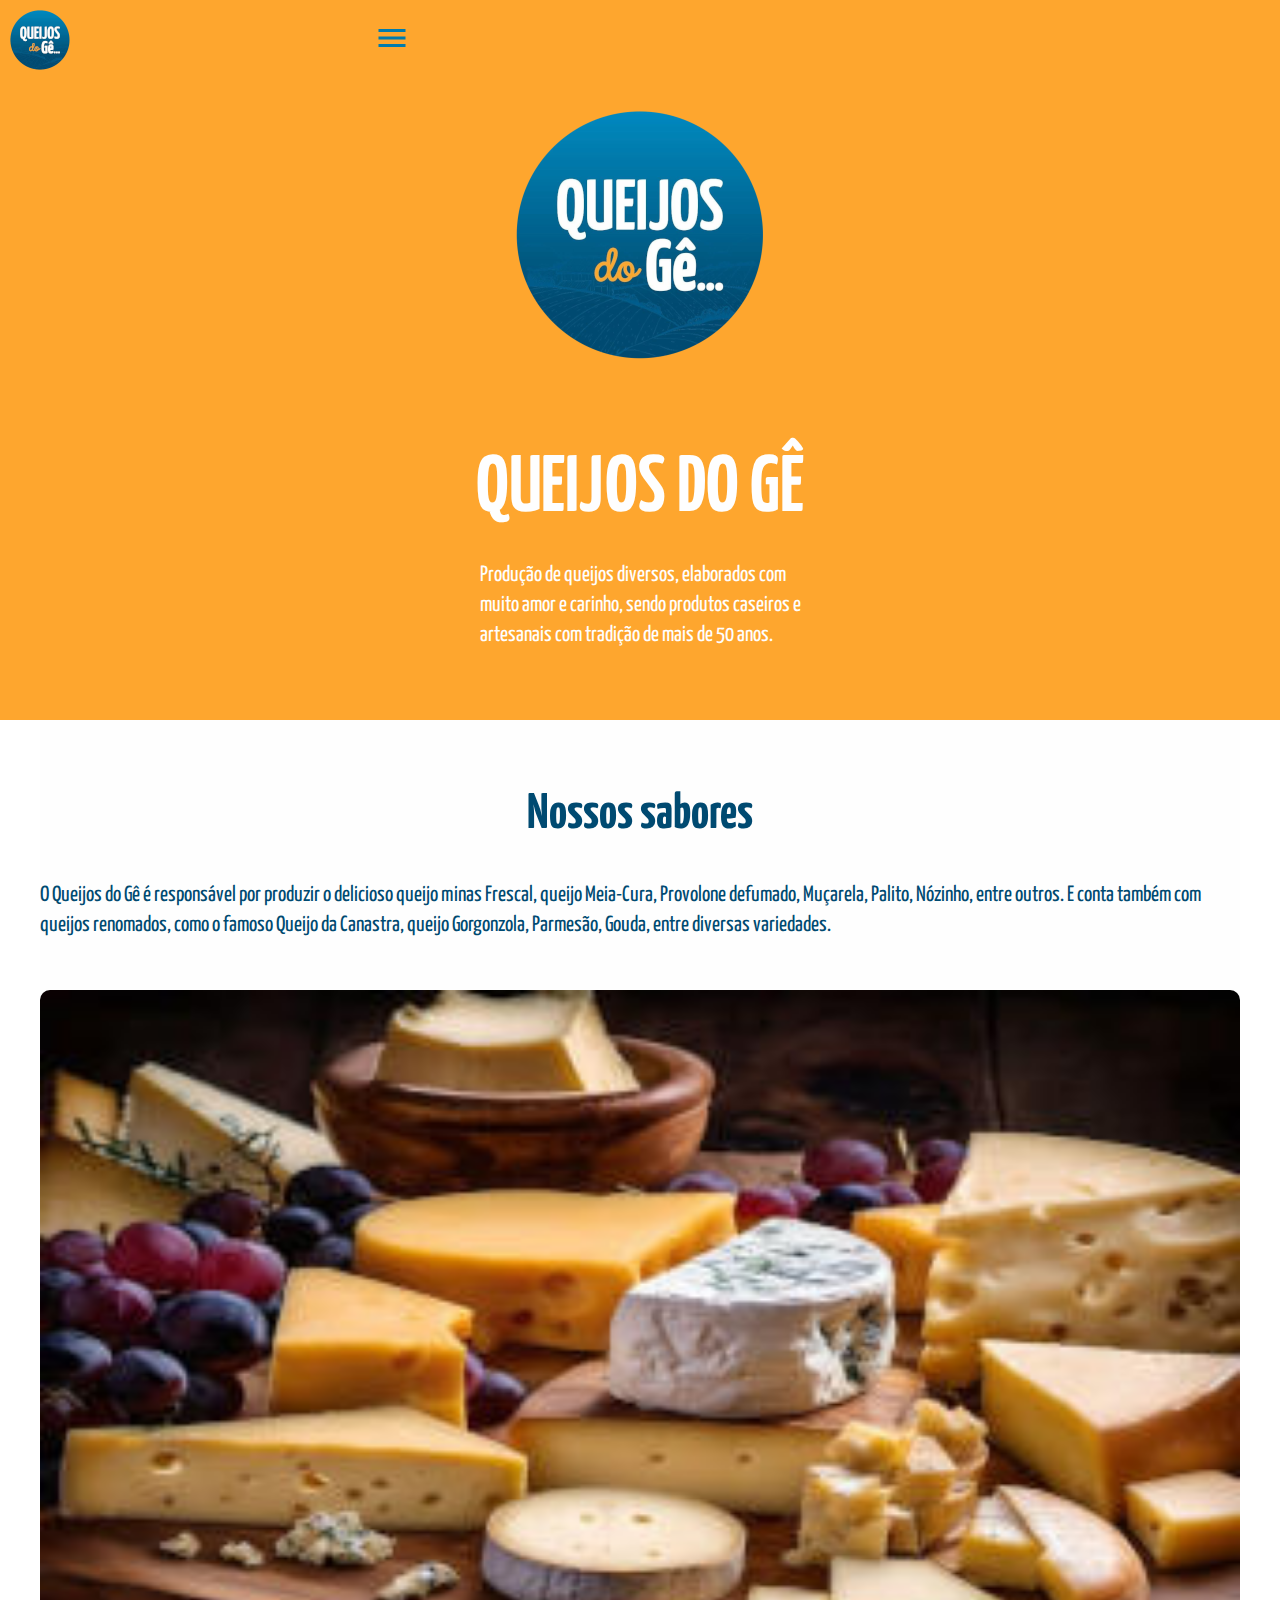
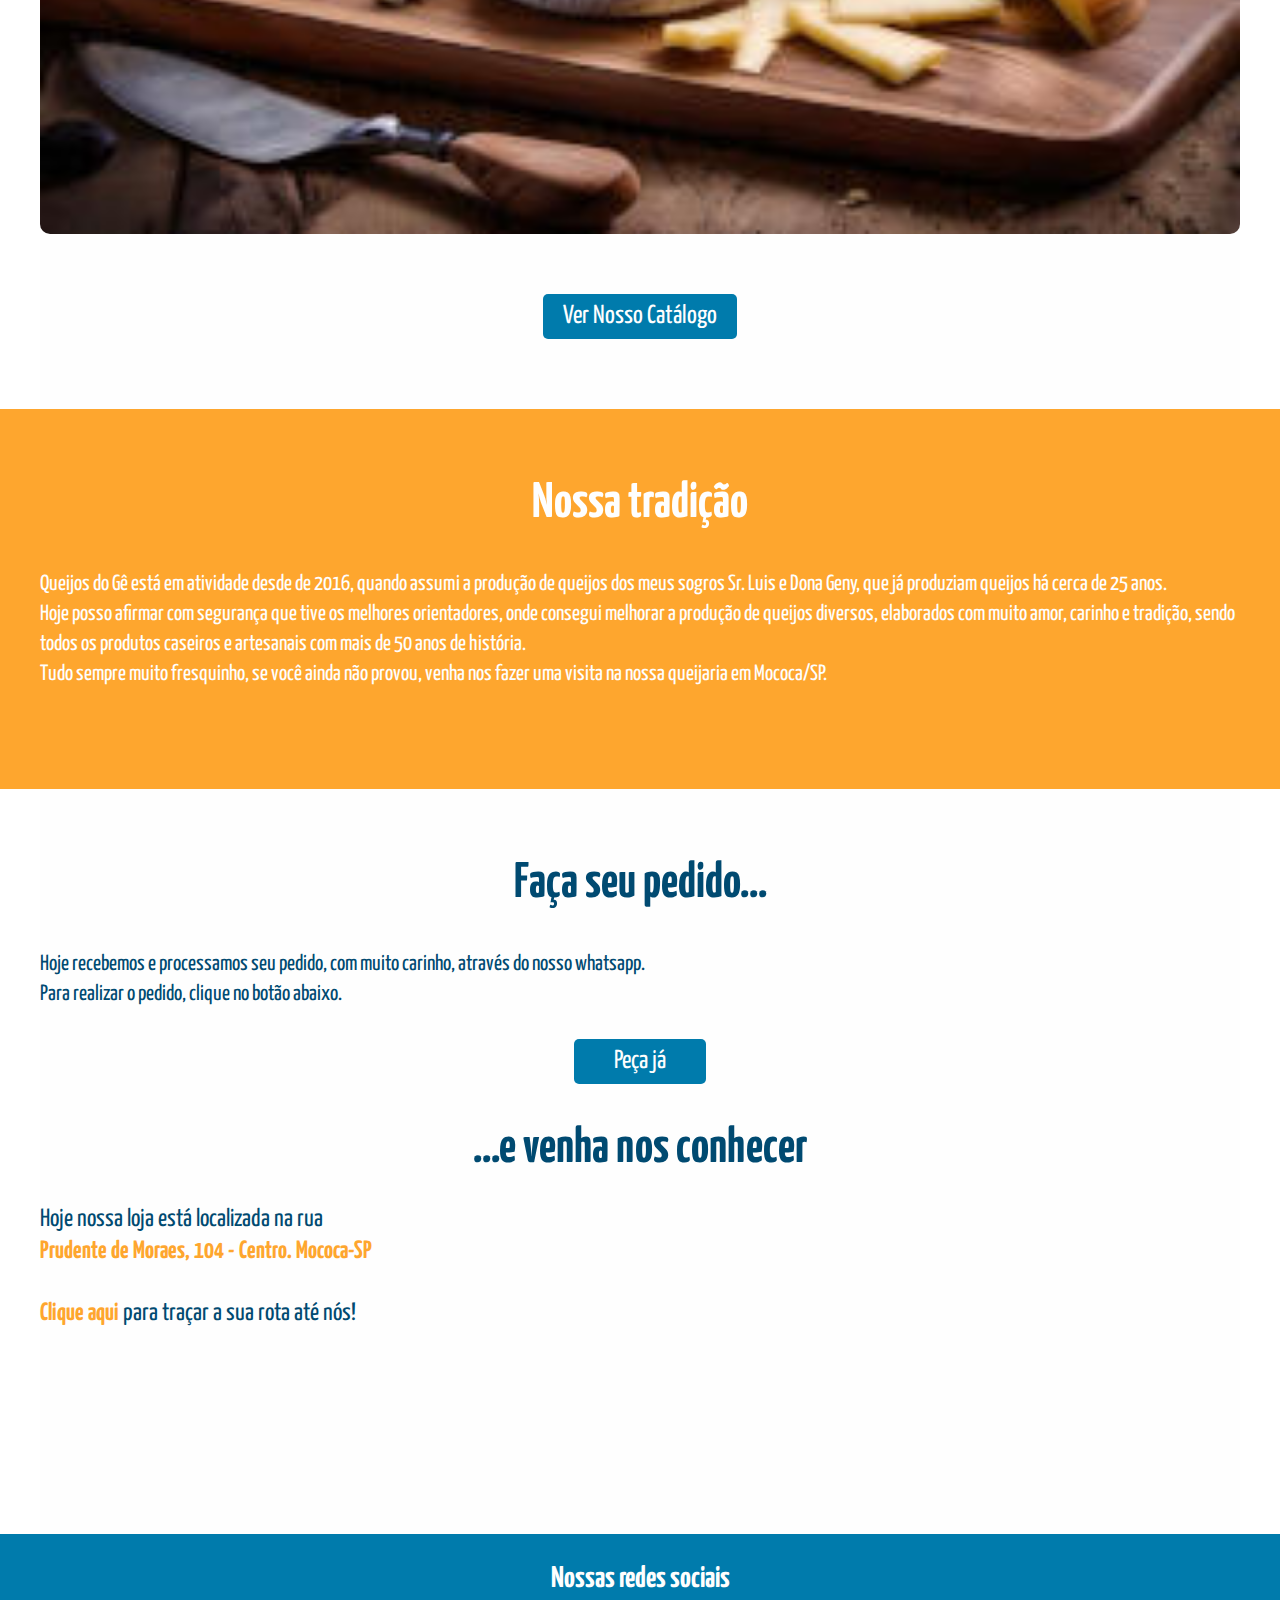
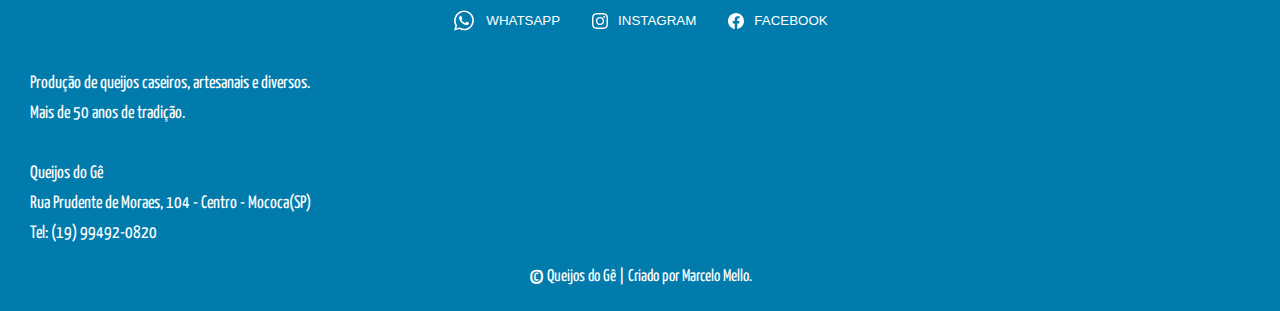
==== commit 89a9857e: "Add files via upload" ====
--- a/index.html
+++ b/index.html
@@ -92,7 +92,7 @@
                     </div>
 
                     <div class="infos-prod-button">
-                        <a href="#"><button type="button">Ver Nosso Catalogo</button> </a>
+                        <a href="#"><button type="button">Ver Nosso Catálogo</button> </a>
                     </div>
                 </div>
             </section>
@@ -178,7 +178,7 @@
             <div class="infos-footer" id="social">
                 <p>Produção de queijos caseiros, artesanais e diversos. <br>Mais de 50 anos de tradição. <br><br></p>
                 <p>
-                    Geraldo Antonio de Mello MEI<br>
+                    Queijos do Gê<br>
                     <a href="https://maps.app.goo.gl/M9Fg1QYs8oAyhg3n8">Rua Prudente de Moraes, 104 - Centro - Mococa(SP)</a><br>
                     <a href="https://wa.me/5519994920820?text=Olá,%20estou%20entrando%20em%20contato%20através%20do%20seu%20site!" target="_blank">Tel: (19) 99492-0820</a>
                 </p>
--- a/style.css
+++ b/style.css
@@ -32,8 +32,7 @@
 
 .page {
     margin: 0 auto;
-    max-width: 42rem;
-    min-width: 40rem;
+    min-width: 42rem;
     background-color: #FFFFFF;
 }
 
@@ -57,7 +56,8 @@
 
 .navbar-menu {
     display: flex;
-    width: 42rem;
+    min-width: 42rem;
+
     justify-content: space-between;
 
     position: fixed;
@@ -383,7 +383,7 @@
     text-align: center;
     justify-content: center;
     padding: 3rem 0 0;
-    font-size: 2.5rem;
+    font-size: 3rem;
 }
 
 footer a {
@@ -446,6 +446,15 @@
 .footer-copyright span {
     font-size: 3.2rem;
     vertical-align: top;
+}
+
+@media (max-width: 410px) {
+    .page {
+        max-width: 40rem;
+    }
+    .navbar-menu {
+        min-width: 40rem;
+    }
 }
 
 @media (min-width: 99431px) {
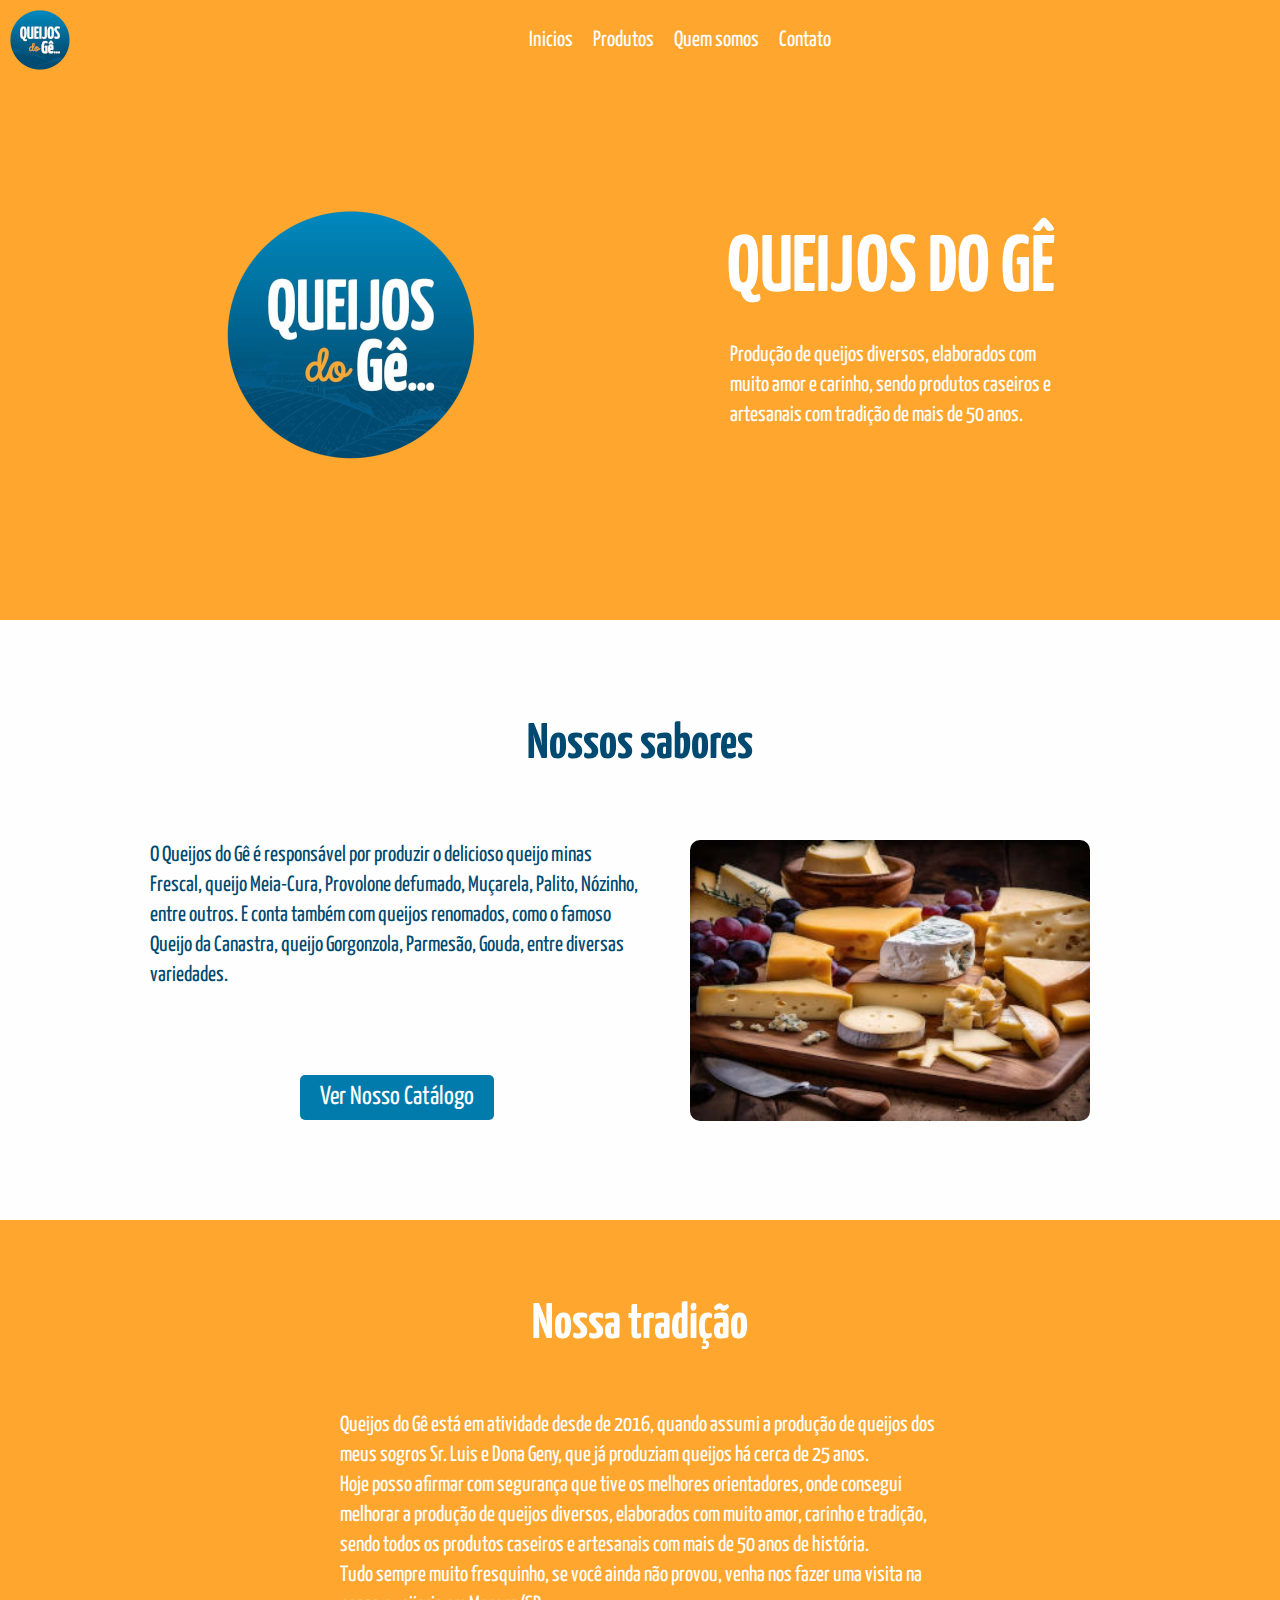
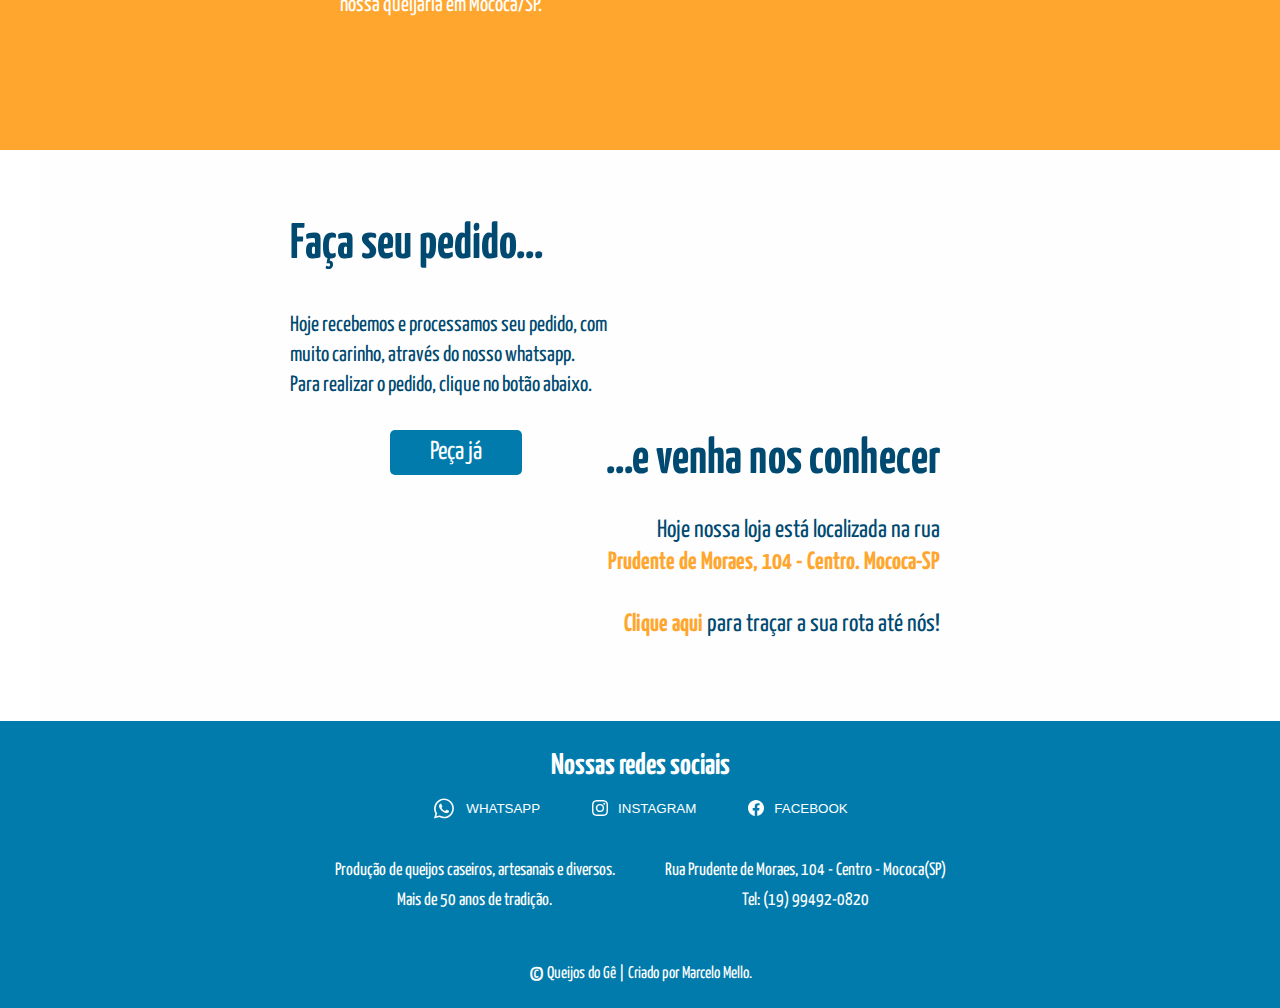
==== commit 2d972c08: "Add files via upload" ====
--- a/index.html
+++ b/index.html
@@ -62,7 +62,7 @@
         </header>
 
         <main>
-            <div class="informacoes-01">
+            <section class="informacoes-01">
                 <div class="logo-main">
                     <img src="./images/logo-queijos-do-ge-250.png" alt="Logo Queijos do Ge">
                 </div>
@@ -76,21 +76,24 @@
                         mais de 50 anos. 
                     </p>
                 </div>
-            </div>
+            </section>
 
             <section class="informacoes-prod" id="produtos">
                 <div class="infos-prod">
                     <h2>Nossos sabores</h2>
-                    <p>
-                        O Queijos do Gê é responsável por produzir o delicioso queijo minas Frescal, 
-                        queijo Meia-Cura, Provolone defumado, Muçarela, Palito, Nózinho, entre outros.
-                        E conta também com queijos renomados, como o famoso Queijo da Canastra, 
-                        queijo Gorgonzola, Parmesão, Gouda, entre diversas variedades.
-                    </p>
-                    <div class="prod-img-banner">
-                        <img id="img-banner-produtos" src="./images/produtos.jpg" alt="Produtos do Queijos do Ge">
-                    </div>
-
+                    <div class="infos-prod-hero">
+
+                        <p>
+                            O Queijos do Gê é responsável por produzir o delicioso queijo minas Frescal, 
+                            queijo Meia-Cura, Provolone defumado, Muçarela, Palito, Nózinho, entre outros.
+                            E conta também com queijos renomados, como o famoso Queijo da Canastra, 
+                            queijo Gorgonzola, Parmesão, Gouda, entre diversas variedades.
+                        </p>
+                        <div class="prod-img-banner">
+                            <img id="img-banner-produtos" src="./images/produtos.jpg" alt="Produtos do Queijos do Ge">
+                        </div>
+                    </div>
+                        
                     <div class="infos-prod-button">
                         <a href="#"><button type="button">Ver Nosso Catálogo</button> </a>
                     </div>
@@ -137,13 +140,16 @@
                         <span>Prudente de Moraes, 104 - Centro. Mococa-SP</span>                        
                     </p>
 
-                    <a href="https://maps.app.goo.gl/M9Fg1QYs8oAyhg3n8" target="_blank"><span>Clique aqui </span> &nbsp;para traçar a sua rota até nós!</a>
-
-                    <div class="location-maps">
+                    <div class="infos-localizacao-items">
+
+                        <a href="https://maps.app.goo.gl/M9Fg1QYs8oAyhg3n8" target="_blank"><span>Clique aqui </span> &nbsp;para traçar a sua rota até nós!</a>
+                        
+                        <div class="location-maps">
                             <iframe
-                                src="https://www.google.com/maps/embed?pb=!1m18!1m12!1m3!1d928.2457102631803!2d-47.00655767153091!3d-21.469189898763176!2m3!1f0!2f0!3f0!3m2!1i1024!2i768!4f13.1!3m3!1m2!1s0x94b7b845ca59c91d%3A0x49ae99d35e4cf771!2sR.%20Prudente%20de%20Moraes%2C%20104%20-%20Centro%2C%20Mococa%20-%20SP%2C%2013730-400!5e0!3m2!1spt-BR!2sbr!4v1717449514212!5m2!1spt-BR!2sbr"
-                                class="map-location" style="border:0; width: 330px;" allowfullscreen="" loading="lazy"
-                                referrerpolicy="no-referrer-when-downgrade"></iframe>
+                            src="https://www.google.com/maps/embed?pb=!1m18!1m12!1m3!1d928.2457102631803!2d-47.00655767153091!3d-21.469189898763176!2m3!1f0!2f0!3f0!3m2!1i1024!2i768!4f13.1!3m3!1m2!1s0x94b7b845ca59c91d%3A0x49ae99d35e4cf771!2sR.%20Prudente%20de%20Moraes%2C%20104%20-%20Centro%2C%20Mococa%20-%20SP%2C%2013730-400!5e0!3m2!1spt-BR!2sbr!4v1717449514212!5m2!1spt-BR!2sbr"
+                            class="map-location" style="border:0; width: 330px;" allowfullscreen="" loading="lazy"
+                            referrerpolicy="no-referrer-when-downgrade"></iframe>
+                        </div>
                     </div>
                 </div>
             </section>
@@ -178,7 +184,6 @@
             <div class="infos-footer" id="social">
                 <p>Produção de queijos caseiros, artesanais e diversos. <br>Mais de 50 anos de tradição. <br><br></p>
                 <p>
-                    Queijos do Gê<br>
                     <a href="https://maps.app.goo.gl/M9Fg1QYs8oAyhg3n8">Rua Prudente de Moraes, 104 - Centro - Mococa(SP)</a><br>
                     <a href="https://wa.me/5519994920820?text=Olá,%20estou%20entrando%20em%20contato%20através%20do%20seu%20site!" target="_blank">Tel: (19) 99492-0820</a>
                 </p>
--- a/style.css
+++ b/style.css
@@ -32,7 +32,7 @@
 
 .page {
     margin: 0 auto;
-    min-width: 42rem;
+    min-width: 40rem;
     background-color: #FFFFFF;
 }
 
@@ -56,7 +56,9 @@
 
 .navbar-menu {
     display: flex;
-    min-width: 42rem;
+    width: 100%;
+
+    margin: 0;
 
     justify-content: space-between;
 
@@ -160,6 +162,10 @@
     display: none;
 }
 
+.informacoes-01 {
+    background-color: var(--color-amarelo);
+}
+
 .logo-main {
     background-color: var(--color-amarelo);
     display: flex;
@@ -283,6 +289,7 @@
 .infos-pedidos {
     display: flex;
     flex-direction: column;
+    text-align: center;
     gap: 2rem;
     padding: 7rem 0 1rem;
     margin: 0 4rem;
@@ -331,6 +338,7 @@
 .infos-localizacao {
     display: flex;
     flex-direction: column;
+    text-align: center;
     gap: 2rem;
     padding: 3rem 0;
     margin: 0 4rem;
@@ -372,6 +380,14 @@
 
 .location-maps {
     width: 330px;
+    text-align: center;
+}
+
+.infos-localizacao-items {
+    display: flex;
+    flex-direction: column;
+    align-items: center;
+    gap: 10px;
 }
 
 footer {
@@ -395,6 +411,7 @@
 .infos-social-midia {
     display: flex;
     justify-content: center;
+    gap: 5px;
 
 }
 
@@ -419,8 +436,9 @@
 .infos-footer {
     display: flex;
     flex-direction: column;
-    justify-content: left;
+    justify-content: center;
     padding: 2rem 3rem 0;
+    text-align: center;
 }
 
 .infos-footer p {
@@ -448,16 +466,64 @@
     vertical-align: top;
 }
 
-@media (max-width: 410px) {
+@media (max-width: 400px) {
     .page {
-        max-width: 40rem;
-    }
-    .navbar-menu {
-        min-width: 40rem;
-    }
-}
-
-@media (min-width: 99431px) {
+        max-width: 38rem;
+    }
+}
+
+@media (min-width: 769px) {
+    .mobile-menu{
+        min-width: 35rem;
+    }
+    .informacoes-01 {
+        display: flex;
+        width: 100%;
+        align-items: center;
+        margin: 0 auto;
+    }
+
+    .infos-main, .logo-main {
+        margin: 0 auto;
+    }
+
+    .infos-prod {
+        margin: 0;
+        padding: 7rem 3rem;
+    }
+
+    .infos-prod-hero {
+        display: flex;
+        gap: 5rem;
+    }
+
+    .infos-prod-hero p {
+        width: 50%;
+    }
+
+    .prod-img-banner {
+        width: 35rem;
+        padding: 0;
+    }
+
+    .infos-prod-button {
+        justify-content: center;
+        margin-top: 35px;
+    }
+
+    .infos-social-midia {
+        gap: 2rem;
+    }
+
+    .infos-footer {
+        flex-direction: row;
+        align-content: center;
+        gap: 5rem;
+    }
+
+}
+
+@media (min-width: 1100px) {
     .mobile-icon-menu {
         display: none;
     }
@@ -476,4 +542,72 @@
         justify-content: center;
         
     }
+
+    .informacoes-01 {
+        padding: 10rem 0;
+    }
+    .logo-main {
+        padding-left: 10rem;
+    }
+    .infos-main {
+        padding-right: 10rem;
+    }
+
+    .infos-prod {
+        padding: 10rem 0;
+    }
+    .infos-prod h2 {
+        padding-bottom: 5rem;
+    }
+    .infos-prod-hero {
+        padding: 0 10rem;
+    }
+    .infos-prod p {
+        padding-left: 5rem;
+    }
+    .prod-img-banner {
+        width: 40rem;
+    }
+
+    .infos-prod-button {
+        justify-content: left;
+        padding-left: 30rem;
+        margin-top: -66px;
+    }
+
+    .infos-historia {
+        padding: 8rem 30rem 10rem;
+    }
+
+    .infos-historia h2 {
+        padding-bottom: 4rem;
+    }
+
+    .infos-pedidos {
+        align-items: start;
+        text-align: left;
+        padding-left: 25rem;
+    }
+
+    .infos-pedidos p{
+        width: 35%;
+    }
+
+    .infos-pedidos-button {
+        padding-left: 10rem;
+        padding-bottom: 3rem;
+    }
+
+    .infos-localizacao {
+        align-items: end;
+        text-align: right;
+        margin-top: -11rem;
+        padding-right: 30rem;
+        padding-bottom: 8rem;
+    }
+
+    .location-maps {
+        display: none;
+    }
+
 }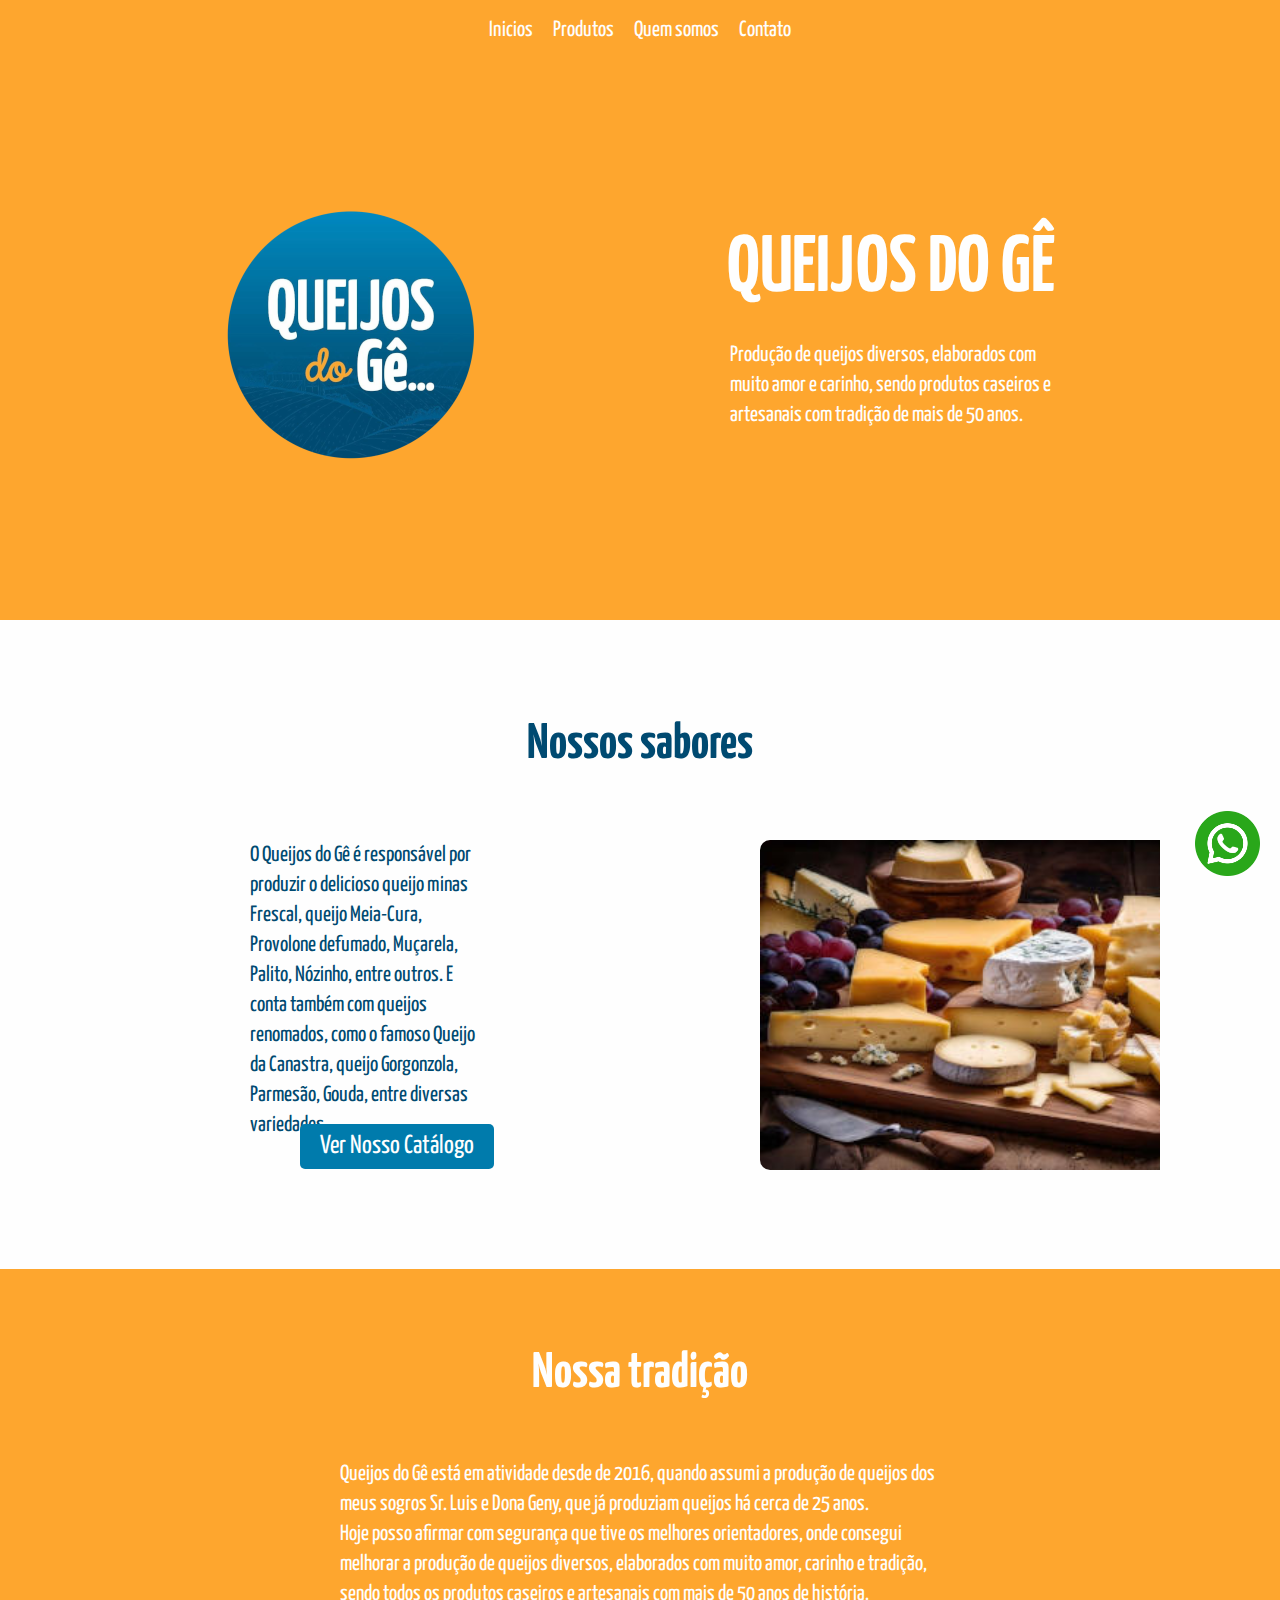
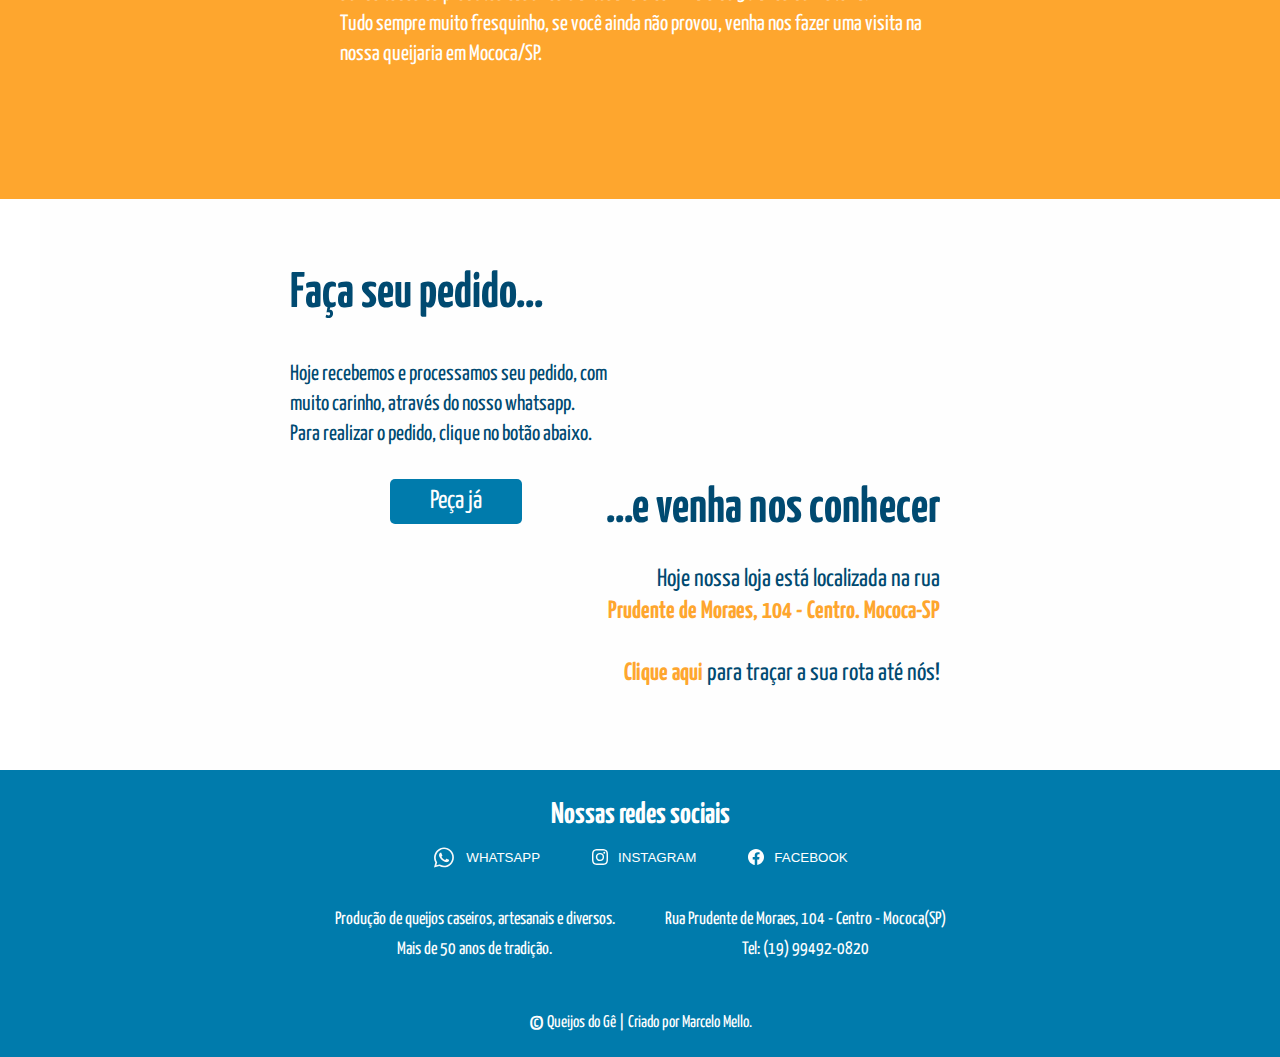
==== commit 129510be: "Add files via upload" ====
--- a/index.html
+++ b/index.html
@@ -8,6 +8,8 @@
     <link rel="preconnect" href="https://fonts.gstatic.com" crossorigin>
     <link href="https://fonts.googleapis.com/css2?family=Clicker+Script&family=Yanone+Kaffeesatz:wght@200..700&display=swap" rel="stylesheet">
     <link rel="stylesheet" href="style.css">
+
+    <link rel="shortcut icon" type="imagex/png" href="./images/cheese.svg">
 
     <title>Queijos do Gê</title>
 </head>
@@ -194,6 +196,12 @@
             </div>
         </footer>
 
+        <div class="whats">
+            <a href="https://wa.me/5519994920820?text=Olá,%20estou%20entrando%20em%20contato%20através%20do%20seu%20site!" target="_blank">
+              <img src="./images/whats-logo.png" width="65px" alt="Fale comigo pelo WhatsApp" title="Fale comigo pelo WhatsApp">
+            </a>
+        </div>
+
     </div>
 
     <script src="scripts.js"></script>
--- a/style.css
+++ b/style.css
@@ -466,6 +466,13 @@
     vertical-align: top;
 }
 
+.whats {
+    position: fixed;
+    bottom: 20px;
+    right: 20px;
+    z-index: 9999;
+  }
+
 @media (max-width: 400px) {
     .page {
         max-width: 38rem;
@@ -524,6 +531,13 @@
 }
 
 @media (min-width: 1100px) {
+    .navbar-menu {
+        height: 60px;
+    }
+    .logo-header {
+        display: none;
+    }
+
     .mobile-icon-menu {
         display: none;
     }
@@ -563,10 +577,12 @@
         padding: 0 10rem;
     }
     .infos-prod p {
-        padding-left: 5rem;
+        padding-left: 15rem;
+        padding-right: 15rem;
     }
     .prod-img-banner {
         width: 40rem;
+        margin-left: 7rem;
     }
 
     .infos-prod-button {
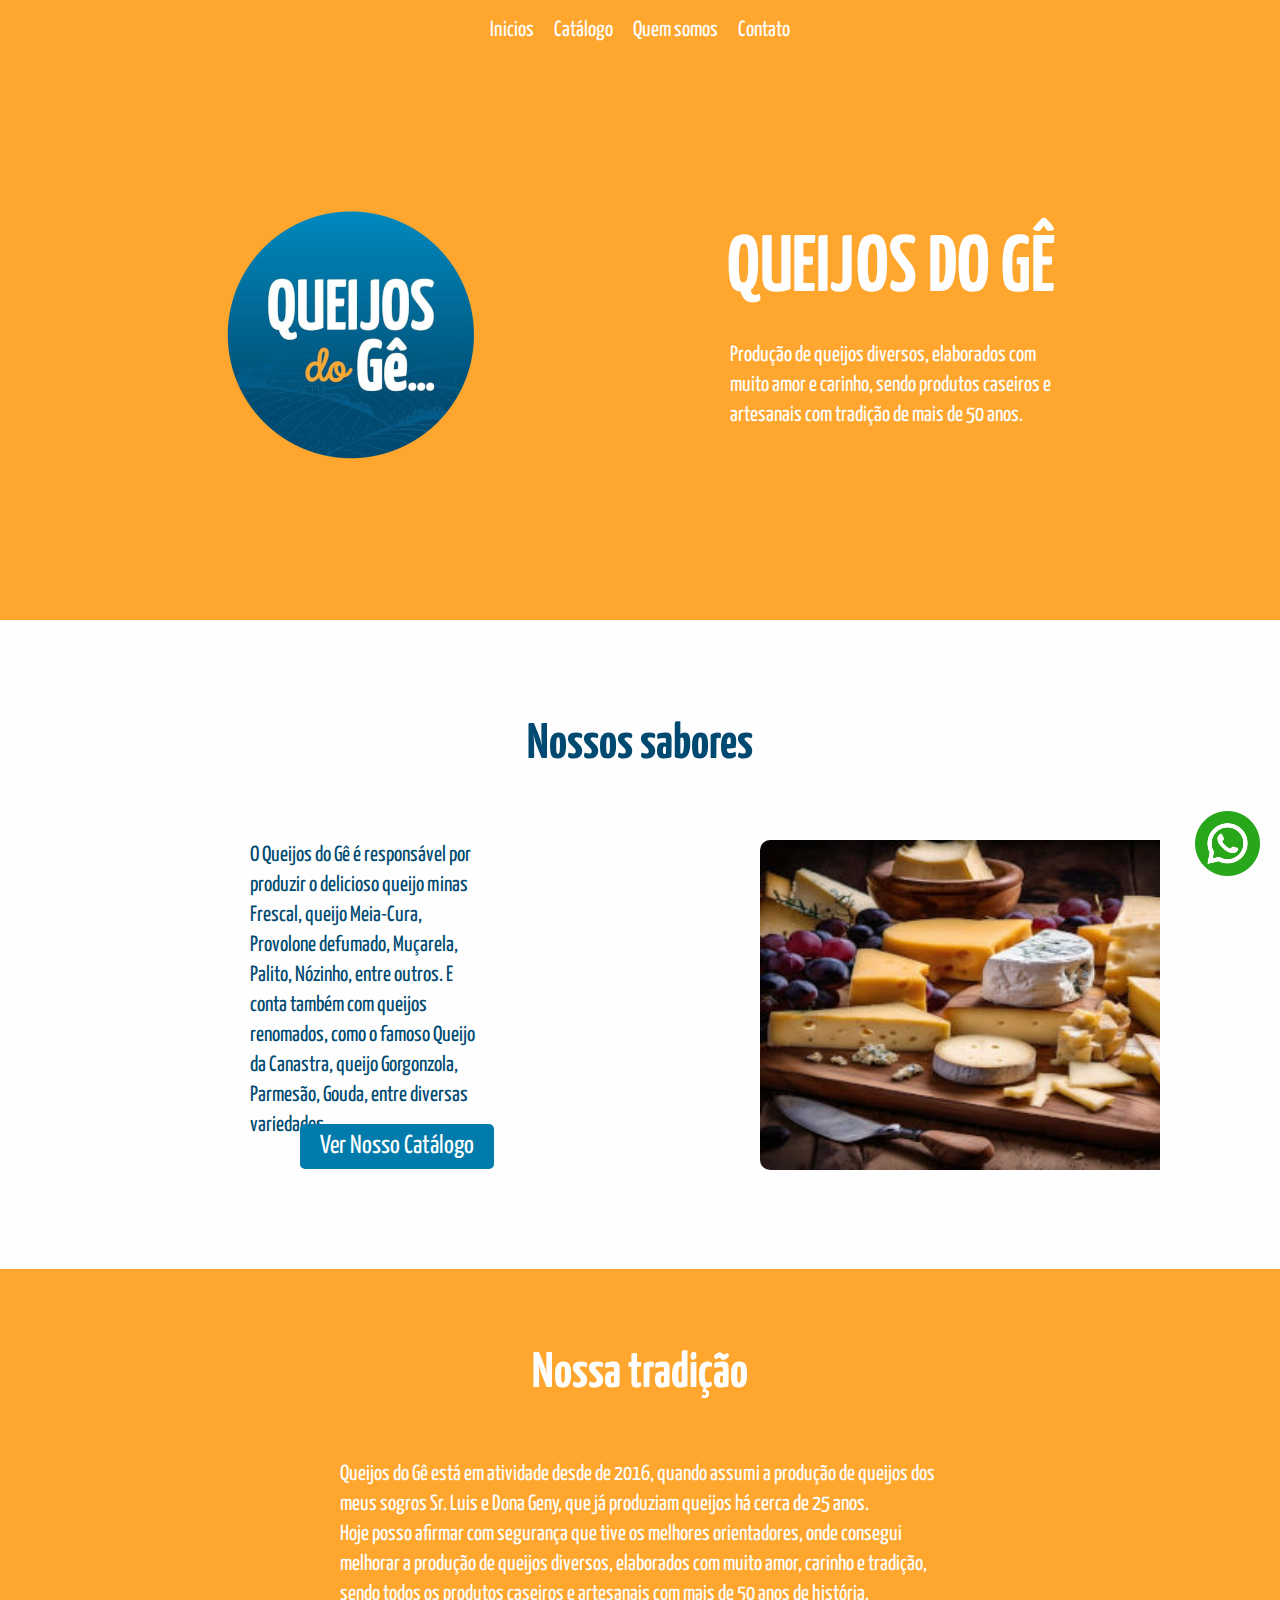
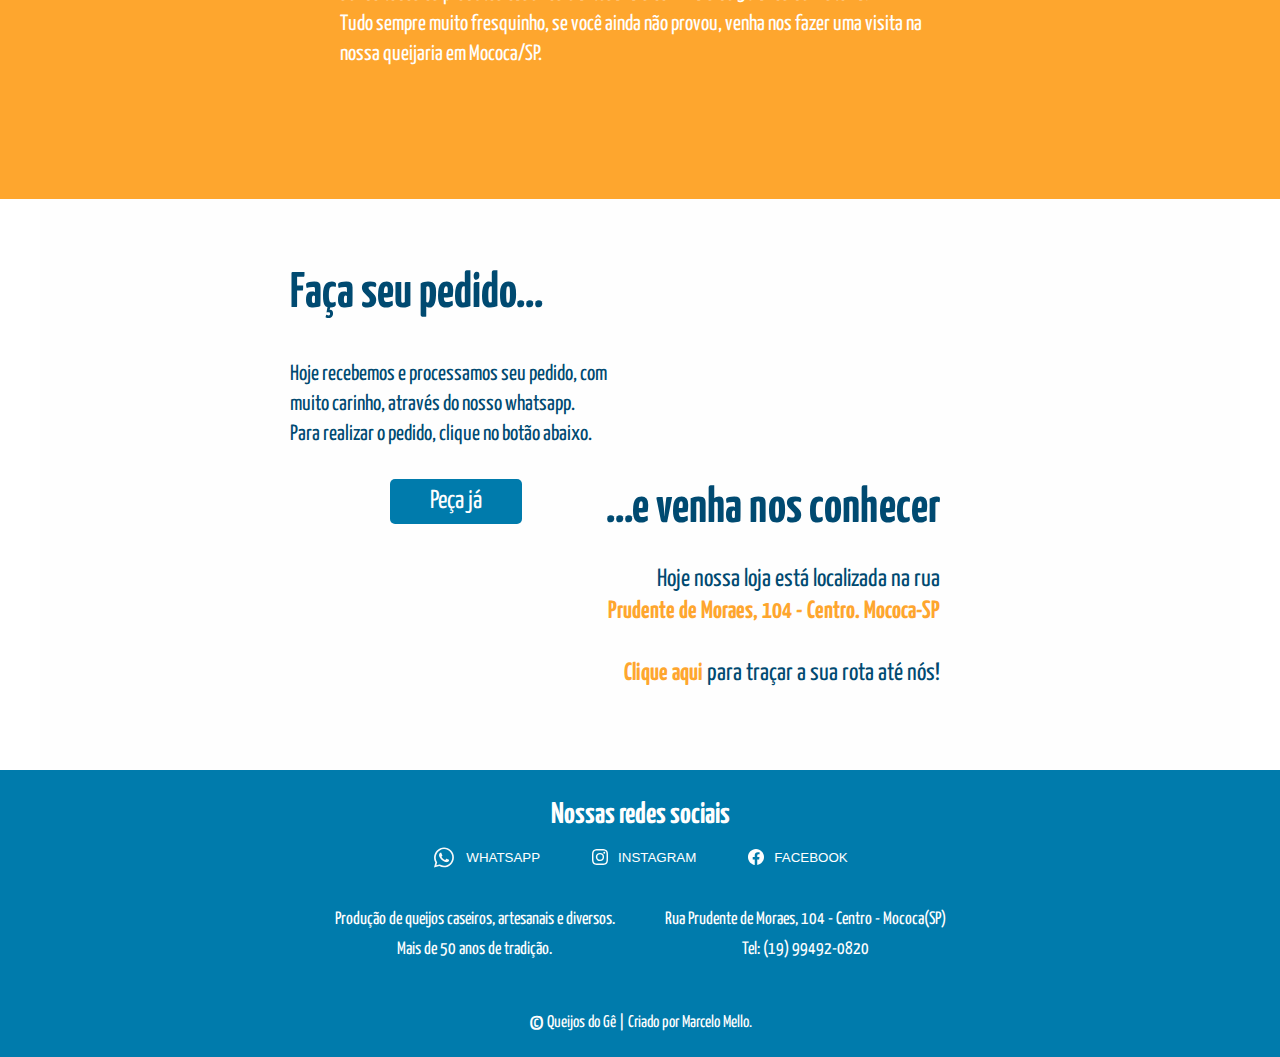
==== commit c0e928c0: "Add files via upload" ====
--- a/index.html
+++ b/index.html
@@ -34,7 +34,7 @@
                     <div class="desk-menu">
                         <ul>
                             <li class="nav-item"><a class="nav-link" href="#">Inicios</a></li>
-                            <li class="nav-item"><a class="nav-link" href="#">Produtos</a></li>
+                            <li class="nav-item"><a class="nav-link" href="./catalogo.html">Catálogo</a></li>
                             <li class="nav-item"><a class="nav-link" href="#">Quem somos</a></li>
                             <li class="nav-item"><a class="nav-link" href="#">Contato</a></li>
                         </ul>
@@ -51,7 +51,7 @@
                 </div>
                 <ul>
                     <li class="nav-item"><a class="nav-link" href="#top">Inicios</a></li>
-                    <li class="nav-item"><a class="nav-link" href="#produtos">Produtos</a></li>
+                    <li class="nav-item"><a class="nav-link" href="./catalogo.html">Catálogo</a></li>
                     <li class="nav-item"><a class="nav-link" href="#historia">Quem somos</a></li>
                     <li class="nav-item"><a class="nav-link" href="#contato">Contato</a></li>
                     <li class="nav-item"><a class="nav-link" href="#social">Redes Sociais</a></li>
@@ -97,7 +97,7 @@
                     </div>
                         
                     <div class="infos-prod-button">
-                        <a href="#"><button type="button">Ver Nosso Catálogo</button> </a>
+                        <a href="./catalogo.html"><button type="button">Ver Nosso Catálogo</button> </a>
                     </div>
                 </div>
             </section>
--- a/style.css
+++ b/style.css
@@ -25,6 +25,8 @@
     font-style: normal;
     font-size: 1.6rem;
 }
+
+/* INDEX */
 
 body {
     background-color: grey;
@@ -145,7 +147,7 @@
 .open {
     opacity: 1;
     display: block;
-    z-index: 2;
+    z-index: 10;
 
     height: 100%;
 
@@ -470,7 +472,7 @@
     position: fixed;
     bottom: 20px;
     right: 20px;
-    z-index: 9999;
+    z-index: 5;
   }
 
 @media (max-width: 400px) {
@@ -626,4 +628,105 @@
         display: none;
     }
 
+}
+
+/* PRODUTOS */
+
+.prod-show {
+    margin-top: 2rem;
+    margin-bottom: 3rem;
+}
+
+.prod-titulo {
+    text-align: center;
+    margin: 1rem 0 2rem 0;
+    font-family: "Yanone Kaffeesatz", sans-serif;
+}
+
+.prod-titulo h2 {
+    font-size: 5rem;
+}
+
+.prod-item {
+    display: grid;
+    grid-template-columns: repeat(3, 1fr);
+    gap: 1.5rem;
+    margin: 2rem 2rem 0;
+}
+
+.item {
+    background-color: var(--color-base-white);
+    border-radius: .8rem;
+    overflow: hidden;
+}
+
+.item img {
+    width: 100%;
+    aspect-ratio: 16/9;
+    object-fit: cover;
+
+    transition-property: filter;
+
+    display: block;
+}
+
+.item img:hover {
+    filter: hue-rotate(7deg) contrast(101%) saturate(200%);
+    transform: scale(1.1) rotate(-2deg);
+}
+
+.details {
+    padding: 1.3rem;
+    background-color: var(--color-amarelo);
+    color: var(--color-branco);
+/*  z-index: 1;
+    position: relative;
+*/  
+}
+
+.prod-titulo h2 {
+    background: var(--color-amarelo);
+    color: var(--color-branco);
+    padding: 10px 0;
+}
+
+.details h2 {
+    text-align: center;
+    font-size: 2.8rem;
+}
+
+.tags {
+    margin-top: 5px;
+}
+  
+.tags span {
+    background-color: var(--color-base-gray-100);
+    border-radius: .4rem;
+
+    line-height: 0;
+    font-size: 1.5rem;
+
+    text-transform: uppercase;
+}
+  
+.line {
+    margin-top: 2rem;
+    border-top: 1px solid #000000;
+}
+
+.div-row-prods-doces {
+    margin-top: 50px;
+}
+
+.button-cta {
+    display: flex;
+    justify-content: center;
+    text-decoration: none;
+    cursor: pointer;
+    color: var(--color-branco);
+    background: var(--color-azul_claro);
+    border-bottom: .8rem;
+    padding: 8px;
+    width: 100%;
+    font-size: 2rem;
 }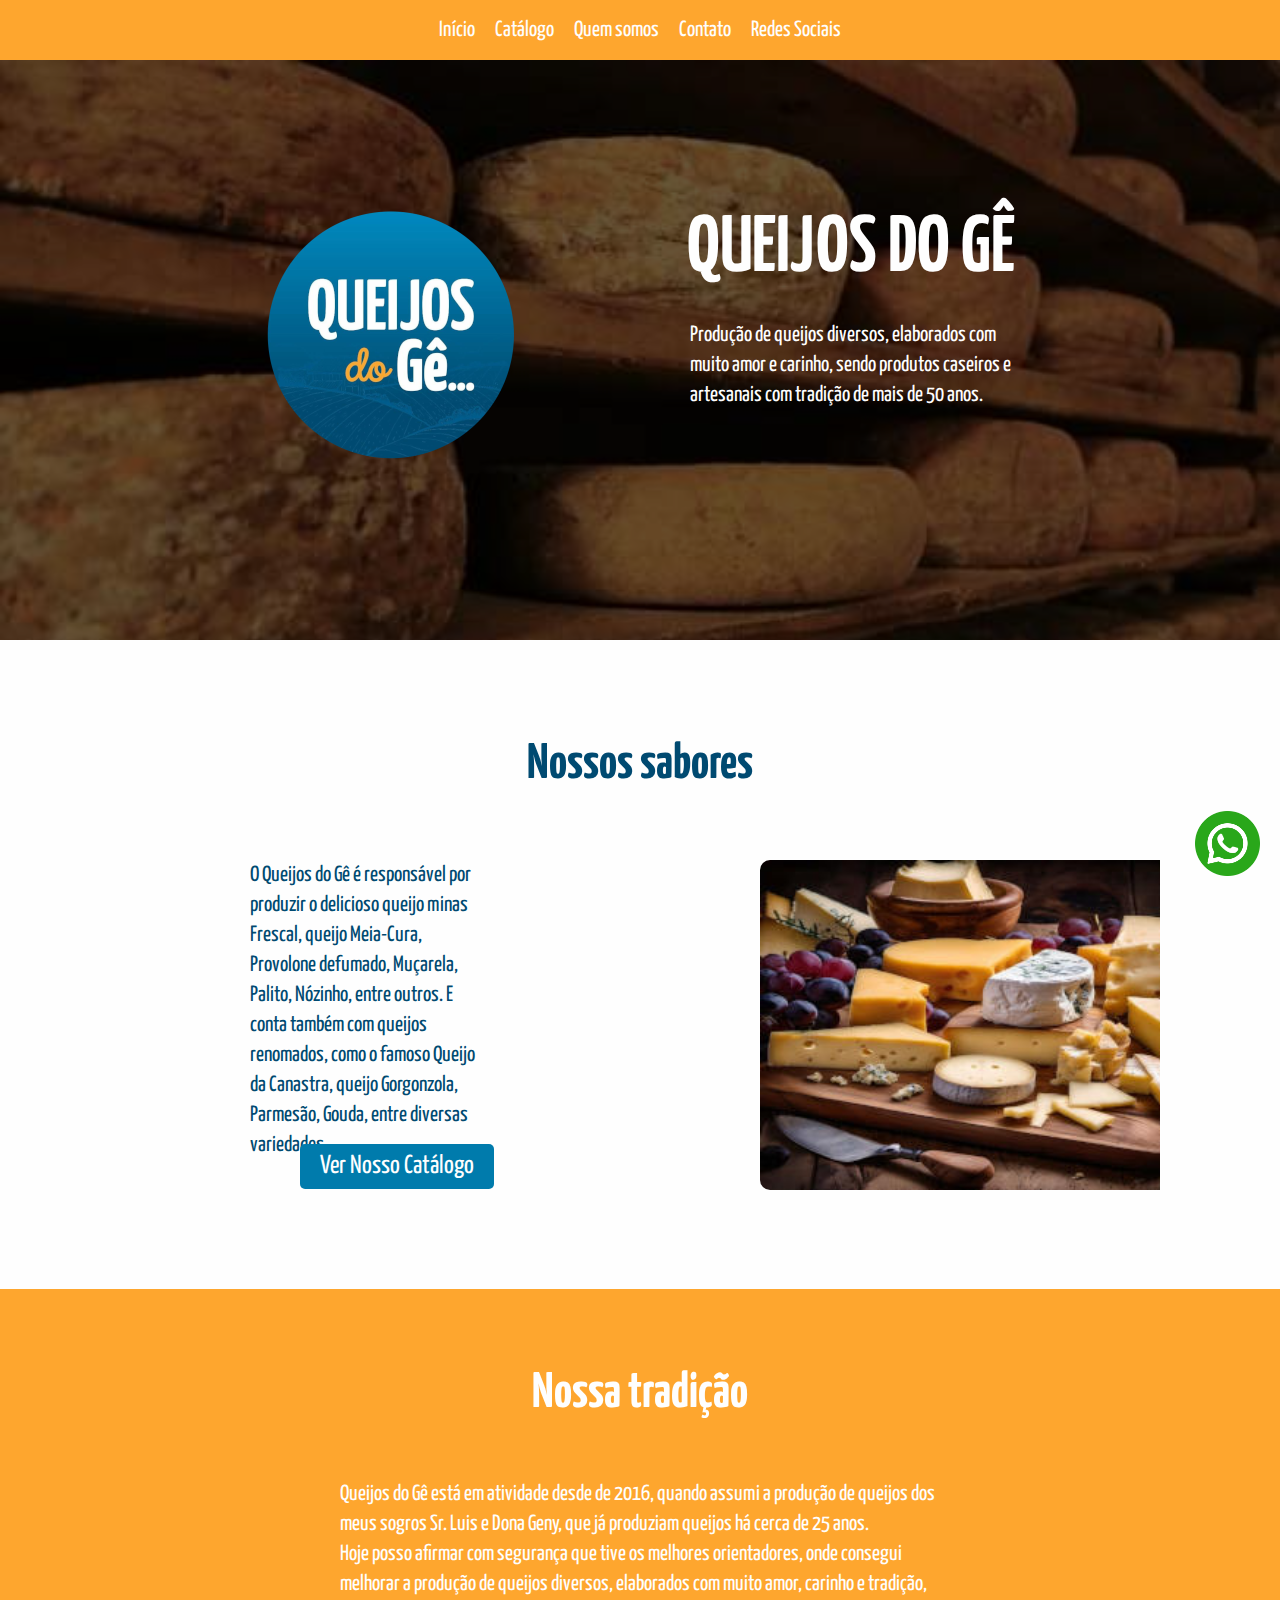
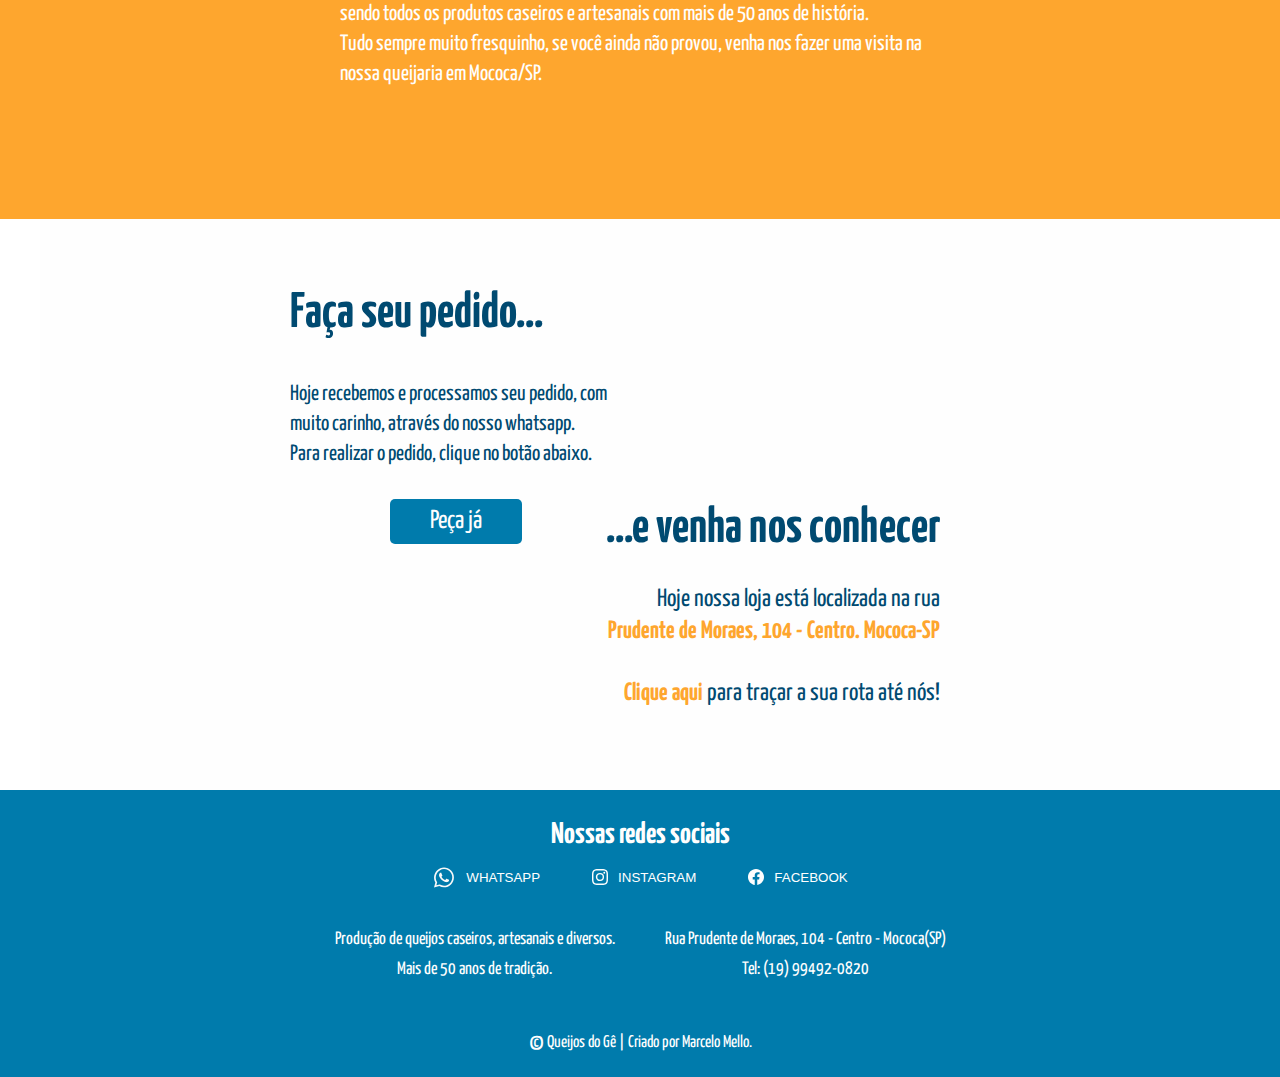
==== commit ffad9833: "Atualização do site" ====
--- a/index.html
+++ b/index.html
@@ -7,10 +7,12 @@
     <link rel="preconnect" href="https://fonts.googleapis.com">
     <link rel="preconnect" href="https://fonts.gstatic.com" crossorigin>
     <link href="https://fonts.googleapis.com/css2?family=Clicker+Script&family=Yanone+Kaffeesatz:wght@200..700&display=swap" rel="stylesheet">
+    
+    <link rel="shortcut icon" type="imagex/png" href="./images/cheese.svg">
+
+    <link rel="stylesheet" href="https://cdnjs.cloudflare.com/ajax/libs/animate.css/4.1.1/animate.min.css"/>
     <link rel="stylesheet" href="style.css">
-
-    <link rel="shortcut icon" type="imagex/png" href="./images/cheese.svg">
-
+    
     <title>Queijos do Gê</title>
 </head>
 
@@ -33,10 +35,12 @@
 
                     <div class="desk-menu">
                         <ul>
-                            <li class="nav-item"><a class="nav-link" href="#">Inicios</a></li>
+                            <li class="nav-item"><a class="nav-link" href="#">Início</a></li>
                             <li class="nav-item"><a class="nav-link" href="./catalogo.html">Catálogo</a></li>
-                            <li class="nav-item"><a class="nav-link" href="#">Quem somos</a></li>
-                            <li class="nav-item"><a class="nav-link" href="#">Contato</a></li>
+                            <li class="nav-item"><a class="nav-link" href="#historia">Quem somos</a></li>
+                            <li class="nav-item"><a class="nav-link" href="#contato">Contato</a></li>
+                            <li class="nav-item"><a class="nav-link" href="#social">Redes Sociais</a></li>
+
                         </ul>
                         
                     </div>
@@ -50,7 +54,7 @@
                     </div>
                 </div>
                 <ul>
-                    <li class="nav-item"><a class="nav-link" href="#top">Inicios</a></li>
+                    <li class="nav-item"><a class="nav-link" href="#top">Início</a></li>
                     <li class="nav-item"><a class="nav-link" href="./catalogo.html">Catálogo</a></li>
                     <li class="nav-item"><a class="nav-link" href="#historia">Quem somos</a></li>
                     <li class="nav-item"><a class="nav-link" href="#contato">Contato</a></li>
@@ -65,18 +69,21 @@
 
         <main>
             <section class="informacoes-01">
-                <div class="logo-main">
-                    <img src="./images/logo-queijos-do-ge-250.png" alt="Logo Queijos do Ge">
-                </div>
-                
-                <div class="infos-main">
-                    <h1>QUEIJOS DO GÊ</h1>
+                <div class="teste-shade">
+
+                    <div class="logo-main animate__animated animate__fadeInLeft">
+                        <img class="logo-img" src="./images/logo-queijos-do-ge-250.png" alt="Logo Queijos do Ge">
+                    </div>
                     
-                    <p>
-                        Produção de queijos diversos, elaborados com <br> muito amor e 
-                        carinho, sendo produtos caseiros e <br>artesanais com tradição de 
-                        mais de 50 anos. 
-                    </p>
+                    <div class="infos-main animate__animated animate__fadeInRight">
+                        <h1>QUEIJOS DO GÊ</h1>
+                        
+                        <p>
+                            Produção de queijos diversos, elaborados com <br> muito amor e 
+                            carinho, sendo produtos caseiros e <br>artesanais com tradição de 
+                            mais de 50 anos. 
+                        </p>
+                    </div>
                 </div>
             </section>
 
--- a/style.css
+++ b/style.css
@@ -24,6 +24,8 @@
     font-family: "Yanone Kaffeesatz", sans-serif;
     font-style: normal;
     font-size: 1.6rem;
+    scroll-behavior: smooth;
+
 }
 
 /* INDEX */
@@ -66,8 +68,10 @@
 
     position: fixed;
     top: 0;
+    z-index: 999;
 
     background-color: var(--color-amarelo);
+
 }
 
 .logo-header {
@@ -165,11 +169,18 @@
 }
 
 .informacoes-01 {
-    background-color: var(--color-amarelo);
+    background-image: url(images/bg-banner.jpg);
+    background-repeat: no-repeat;
+    background-size: cover;
+    position: relative;
+}
+
+.teste-shade {
+    background: rgba(0, 0, 0, 0.6);
+
 }
 
 .logo-main {
-    background-color: var(--color-amarelo);
     display: flex;
     justify-content: center;
     padding-top: 3rem;
@@ -178,7 +189,6 @@
 }
 
 .infos-main {
-    background-color: var(--color-amarelo);
     display: flex;
     flex-direction: column;
     align-items: center;
@@ -475,6 +485,31 @@
     z-index: 5;
   }
 
+.animate__animated.animate__fadeIn {
+    --animate-duration: 4s;
+}
+
+.animate__animated.animate__fadeInDown {
+    --animate-duration: 2s;
+}
+
+.animate__animated.animate__fadeInLeft {
+    --animate-duration: 2s;
+}
+
+.animate__animated.animate__fadeInRight {
+    --animate-duration: 2s;
+}
+
+.animate__animated.animate__fadeInUp {
+    --animate-duration: 9s;
+}
+
+.animate__animated.animate__pulse {
+    --animate-duration: 3s;
+}
+
+
 @media (max-width: 400px) {
     .page {
         max-width: 38rem;
@@ -533,6 +568,9 @@
 }
 
 @media (min-width: 1100px) {
+    nav {
+        height: 60px;
+    }
     .navbar-menu {
         height: 60px;
     }
@@ -560,13 +598,19 @@
     }
 
     .informacoes-01 {
-        padding: 10rem 0;
-    }
+        padding: 0;
+    }
+    .teste-shade {
+        display: flex;
+        padding: 12rem 0;
+        width: 100%;
+    }
+
     .logo-main {
-        padding-left: 10rem;
+        padding-left: 18rem;
     }
     .infos-main {
-        padding-right: 10rem;
+        padding-right: 18rem;
     }
 
     .infos-prod {
@@ -729,4 +773,21 @@
     padding: 8px;
     width: 100%;
     font-size: 2rem;
+}
+
+
+
+/* ANIMATIONS */
+
+@keyframes loading {
+    0% {
+        transform: rotate(0);
+    }
+    100% {
+        transform: rotate(360deg);
+    }
+}
+
+.logo-img {
+    animation: loading 1.8s ease-out;
 }